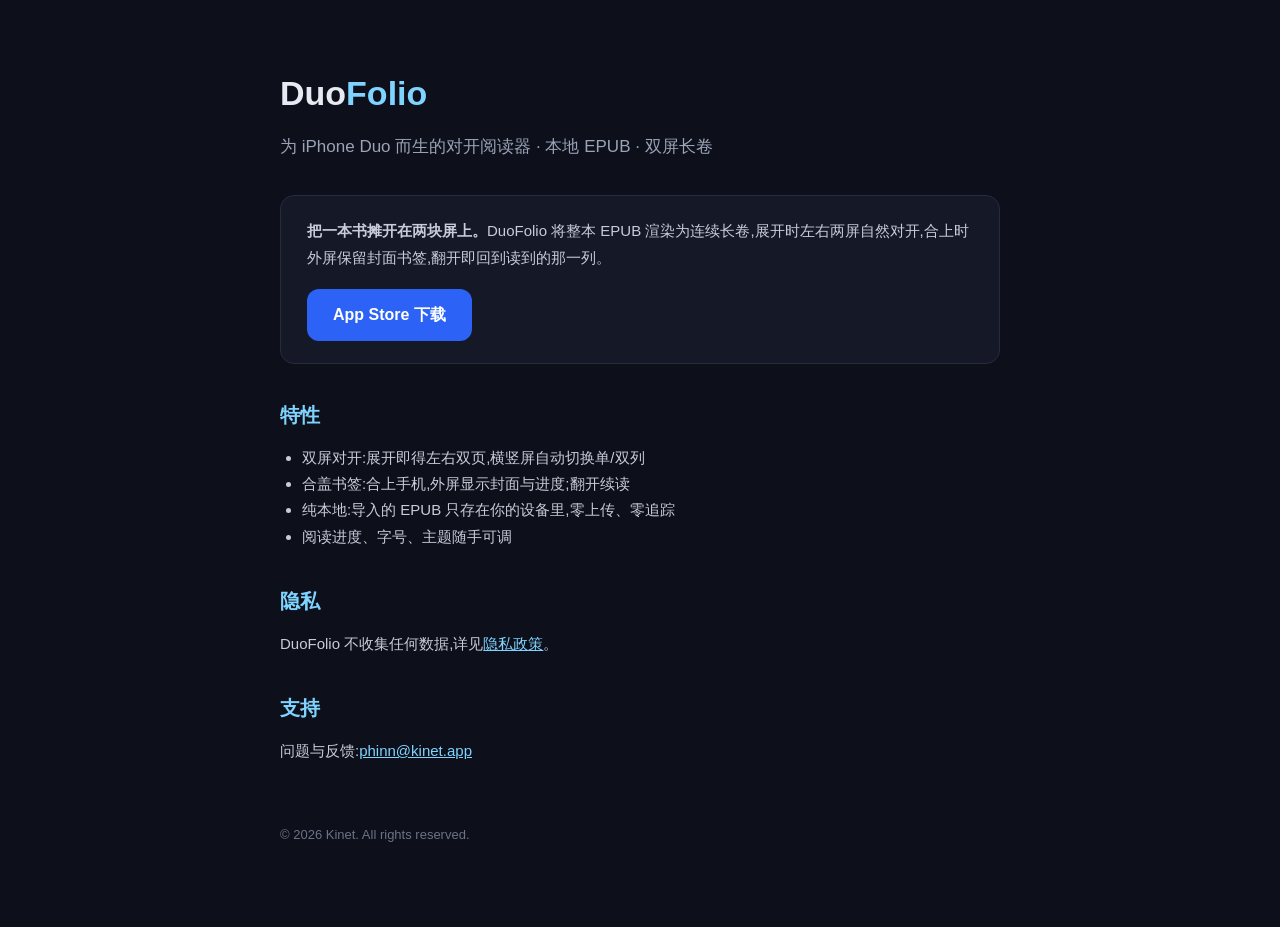
==== docs/index.html @ 49db58fc "docs: privacy/support site + release assets + date-decode fix" ====
<!DOCTYPE html>
<html lang="en">
<head>
<meta charset="UTF-8">
<meta name="viewport" content="width=device-width, initial-scale=1.0">
<title>DuoFolio — 对开阅读器 for iPhone Duo</title>
<meta name="description" content="DuoFolio:本地 EPUB 阅读器,为 iPhone Duo 双屏对开阅读而生。零上传、零追踪。">
<style>
  :root { color-scheme: light dark; }
  * { margin: 0; padding: 0; box-sizing: border-box; }
  body { font-family: -apple-system, "PingFang SC", sans-serif; background: #0d0f1a; color: #e8eaf2;
         line-height: 1.75; padding: 64px 20px 80px; }
  .wrap { max-width: 720px; margin: 0 auto; }
  h1 { font-size: 34px; } h1 span { color: #7fd4ff; }
  .sub { color: #9aa3b8; margin: 8px 0 34px; font-size: 17px; }
  h2 { font-size: 20px; margin: 34px 0 12px; color: #7fd4ff; }
  p, li { color: #c7ccdb; font-size: 15px; }
  ul { padding-left: 22px; margin: 8px 0; }
  .card { background: #151827; border: 1px solid #262b3f; border-radius: 14px; padding: 22px 26px; margin: 14px 0; }
  a.btn { display: inline-block; background: #2c63f6; color: #fff; text-decoration: none;
          border-radius: 12px; padding: 12px 26px; font-weight: 600; margin-top: 18px; }
  footer { margin-top: 60px; color: #6b7386; font-size: 13px; }
</style>
</head>
<body>
<div class="wrap">
  <h1>Duo<span>Folio</span></h1>
  <div class="sub">为 iPhone Duo 而生的对开阅读器 · 本地 EPUB · 双屏长卷</div>

  <div class="card">
    <p><strong>把一本书摊开在两块屏上。</strong>DuoFolio 将整本 EPUB 渲染为连续长卷,展开时左右两屏自然对开,合上时外屏保留封面书签,翻开即回到读到的那一列。</p>
    <a class="btn" href="https://apps.apple.com/app/id6823855712">App Store 下载</a>
  </div>

  <h2>特性</h2>
  <ul>
    <li>双屏对开:展开即得左右双页,横竖屏自动切换单/双列</li>
    <li>合盖书签:合上手机,外屏显示封面与进度;翻开续读</li>
    <li>纯本地:导入的 EPUB 只存在你的设备里,零上传、零追踪</li>
    <li>阅读进度、字号、主题随手可调</li>
  </ul>

  <h2>隐私</h2>
  <p>DuoFolio 不收集任何数据,详见<a href="privacy.html" style="color:#7fd4ff">隐私政策</a>。</p>

  <h2>支持</h2>
  <p>问题与反馈:<a href="mailto:phinn@kinet.app" style="color:#7fd4ff">phinn@kinet.app</a></p>

  <footer>© 2026 Kinet. All rights reserved.</footer>
</div>
</body>
</html>
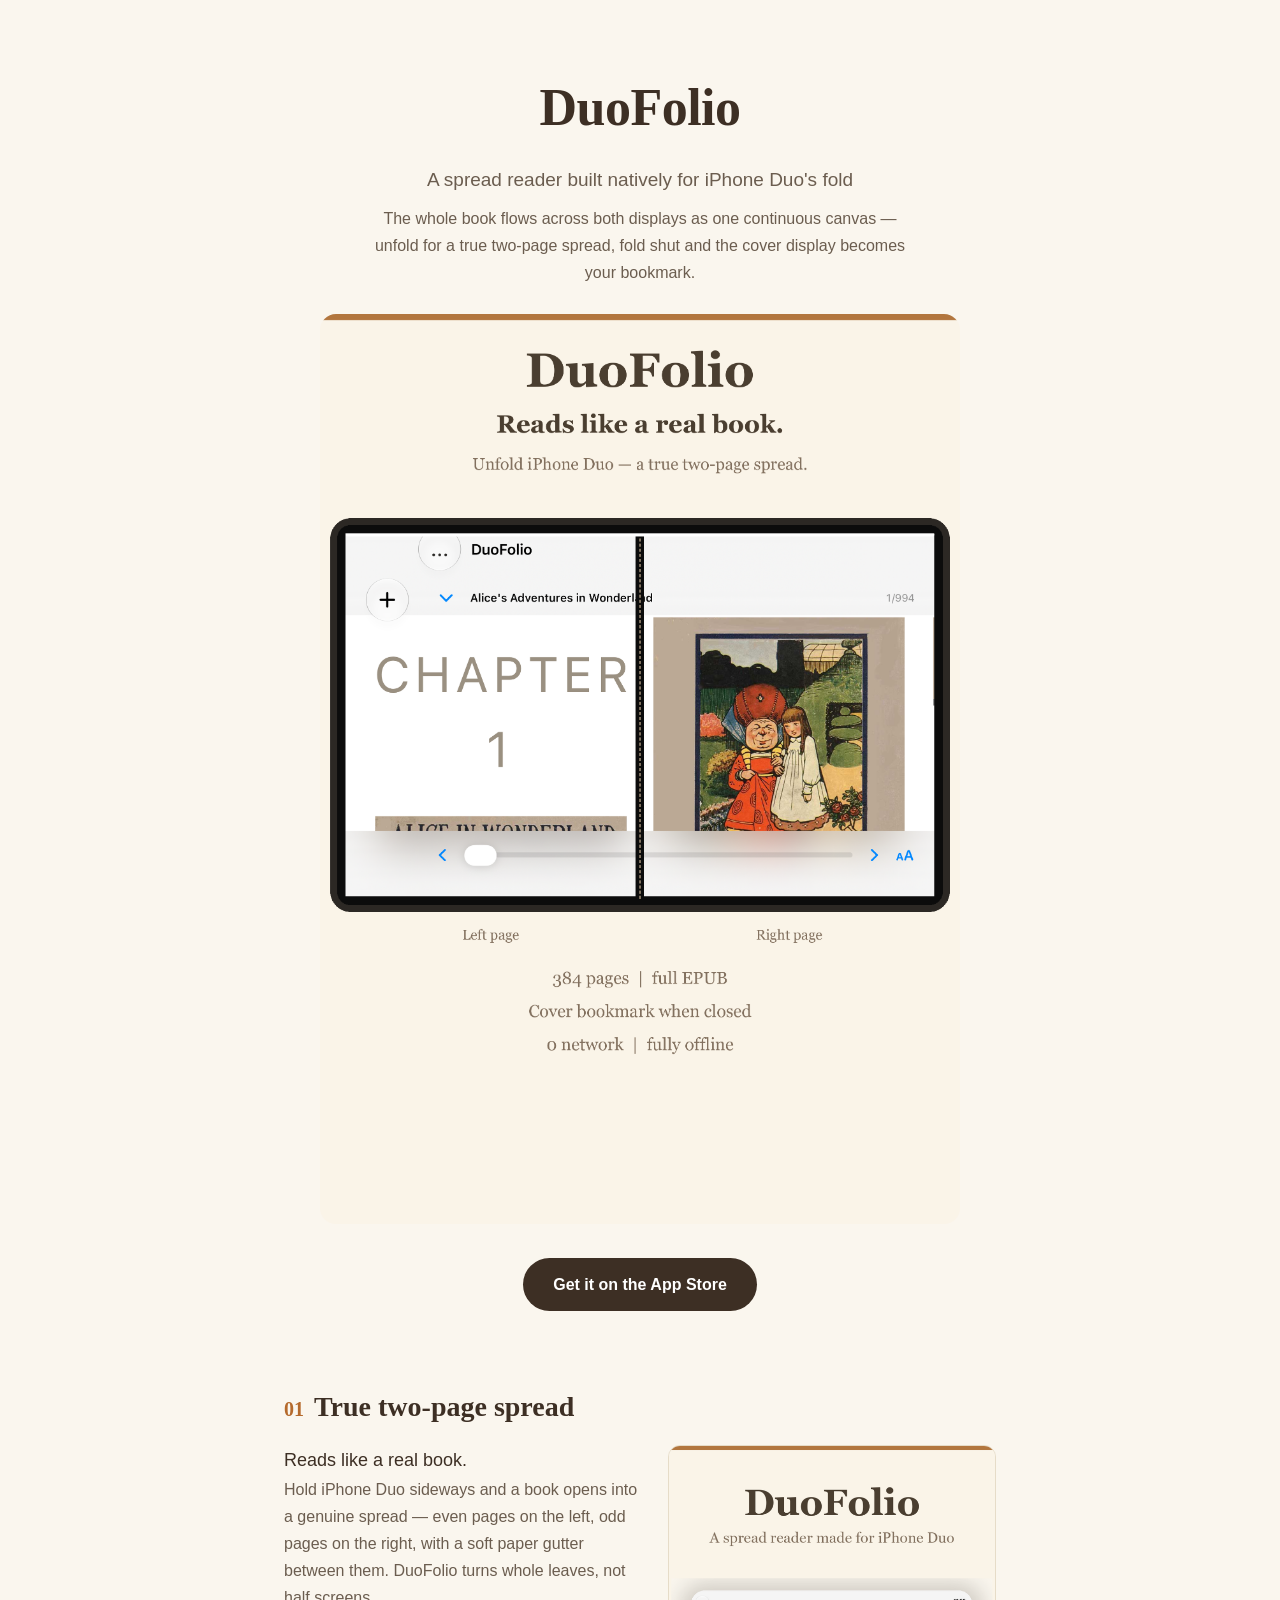
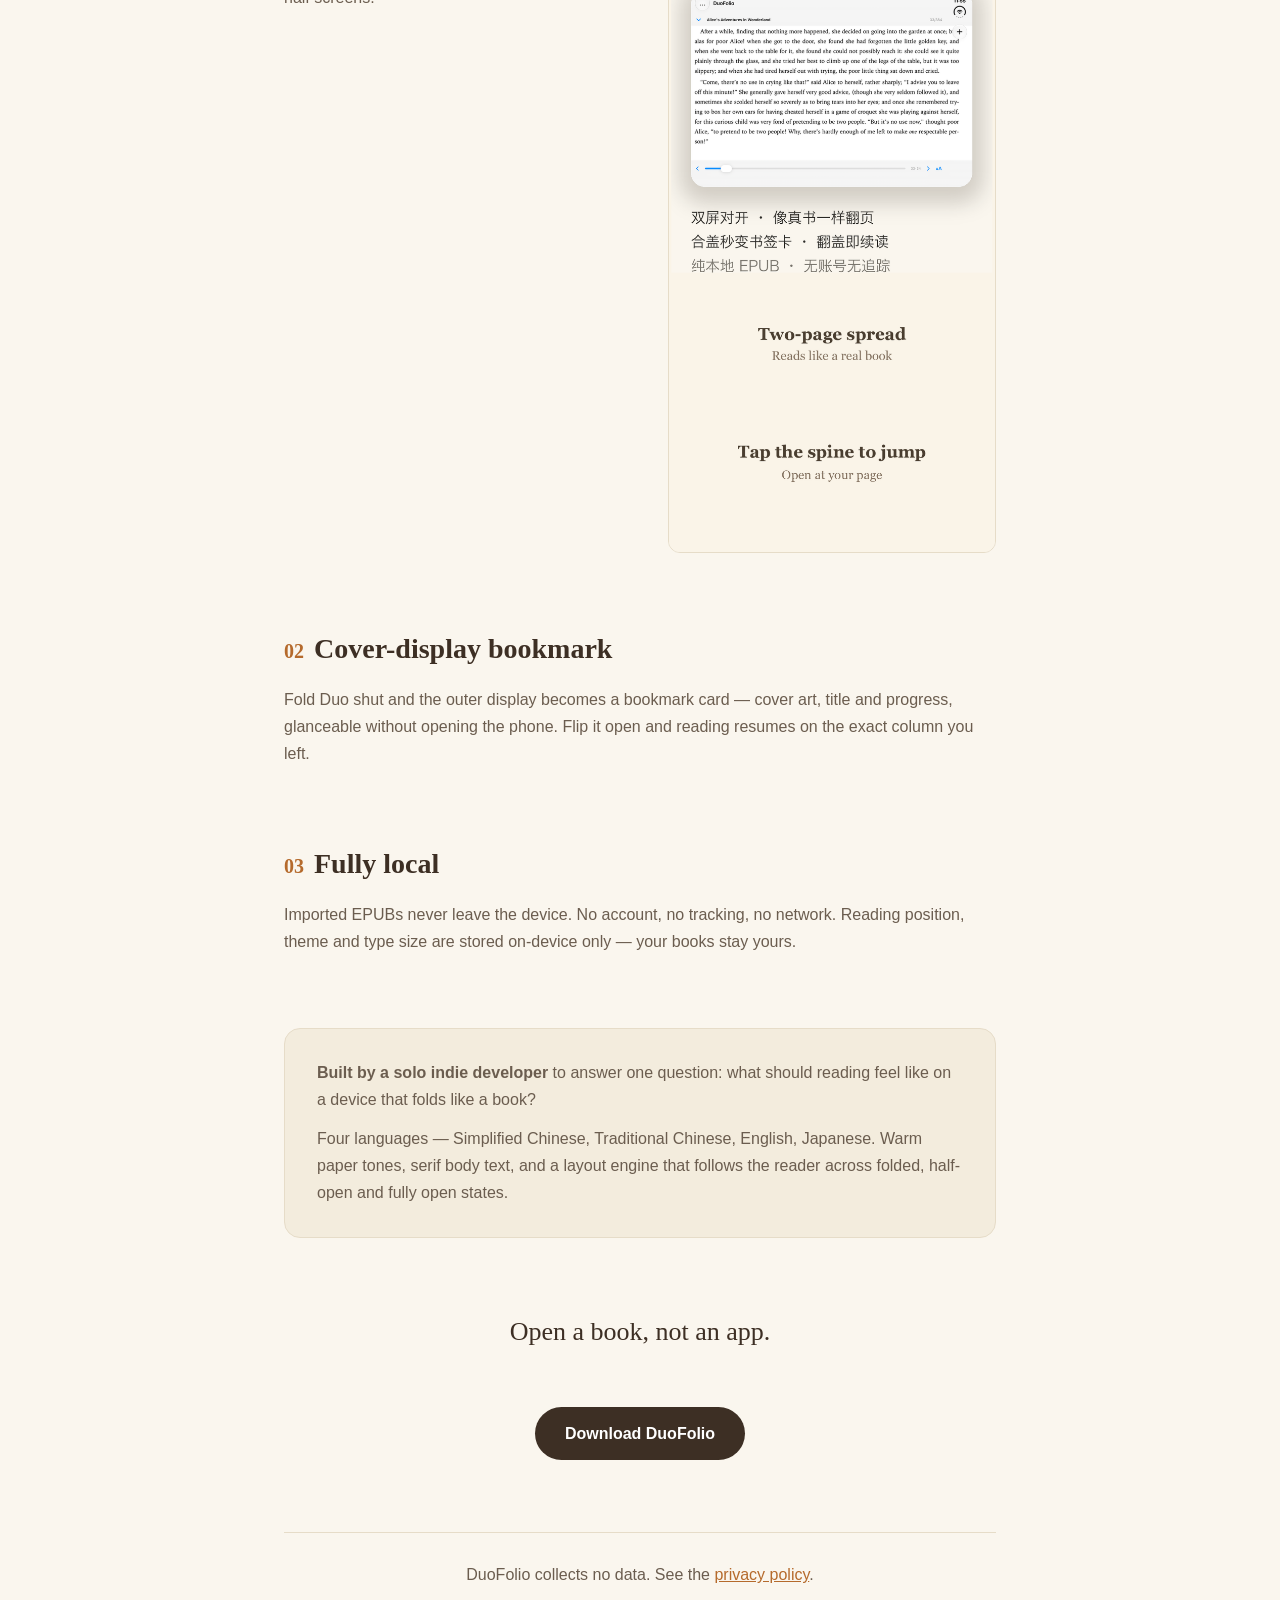
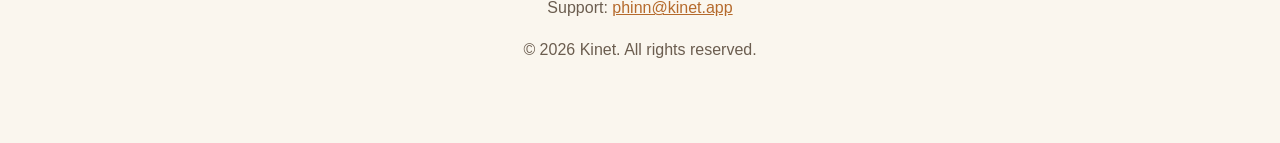
==== commit 8e4a3bbc: "docs: editorial landing page — hero spread + feature sections + screenshots" ====
--- a/docs/index.html
+++ b/docs/index.html
@@ -3,50 +3,125 @@
 <head>
 <meta charset="UTF-8">
 <meta name="viewport" content="width=device-width, initial-scale=1.0">
-<title>DuoFolio — 对开阅读器 for iPhone Duo</title>
-<meta name="description" content="DuoFolio:本地 EPUB 阅读器,为 iPhone Duo 双屏对开阅读而生。零上传、零追踪。">
+<title>DuoFolio — A Spread Reader for iPhone Duo</title>
+<meta name="description" content="DuoFolio is an EPUB reader built natively for iPhone Duo's fold: a true two-page spread, a cover-display bookmark, and fully local reading.">
 <style>
-  :root { color-scheme: light dark; }
+  :root {
+    --paper: #faf6ee;
+    --paper-2: #f3ecdd;
+    --ink: #3d2f24;
+    --ink-soft: #6b5d4f;
+    --accent: #b56a2c;
+    --line: #e6dcc8;
+  }
   * { margin: 0; padding: 0; box-sizing: border-box; }
-  body { font-family: -apple-system, "PingFang SC", sans-serif; background: #0d0f1a; color: #e8eaf2;
-         line-height: 1.75; padding: 64px 20px 80px; }
-  .wrap { max-width: 720px; margin: 0 auto; }
-  h1 { font-size: 34px; } h1 span { color: #7fd4ff; }
-  .sub { color: #9aa3b8; margin: 8px 0 34px; font-size: 17px; }
-  h2 { font-size: 20px; margin: 34px 0 12px; color: #7fd4ff; }
-  p, li { color: #c7ccdb; font-size: 15px; }
-  ul { padding-left: 22px; margin: 8px 0; }
-  .card { background: #151827; border: 1px solid #262b3f; border-radius: 14px; padding: 22px 26px; margin: 14px 0; }
-  a.btn { display: inline-block; background: #2c63f6; color: #fff; text-decoration: none;
-          border-radius: 12px; padding: 12px 26px; font-weight: 600; margin-top: 18px; }
-  footer { margin-top: 60px; color: #6b7386; font-size: 13px; }
+  body {
+    font-family: -apple-system, "SF Pro Text", "PingFang SC", sans-serif;
+    background: var(--paper);
+    color: var(--ink);
+    line-height: 1.7;
+  }
+  .serif { font-family: "Iowan Old Style", "Palatino", Georgia, serif; }
+  .wrap { max-width: 760px; margin: 0 auto; padding: 64px 24px 80px; }
+
+  .hero { text-align: center; }
+  .hero h1 { font-size: 52px; letter-spacing: -0.5px; }
+  .hero .tag { font-size: 19px; color: var(--ink-soft); margin: 12px 0 8px; }
+  .hero .lead { font-size: 16px; color: var(--ink-soft); max-width: 560px; margin: 0 auto 28px; }
+  .hero img { width: 100%; max-width: 640px; border-radius: 16px; }
+
+  .btn {
+    display: inline-block; background: var(--ink); color: #fff; text-decoration: none;
+    border-radius: 999px; padding: 13px 30px; font-weight: 600; font-size: 16px;
+    margin-top: 26px;
+  }
+  .btn:hover { background: var(--accent); }
+
+  section { margin-top: 72px; }
+  h2 { font-size: 28px; margin-bottom: 14px; }
+  h2 .num { color: var(--accent); margin-right: 10px; font-size: 20px; }
+  p { font-size: 16px; color: var(--ink-soft); }
+  .lead-p { color: var(--ink); font-size: 18px; }
+
+  .feature { display: flex; gap: 28px; align-items: flex-start; }
+  .feature .txt { flex: 1; }
+  .feature img {
+    width: 46%; border-radius: 12px; border: 1px solid var(--line);
+  }
+  @media (max-width: 640px) {
+    .feature { flex-direction: column; }
+    .feature img { width: 100%; }
+    .hero h1 { font-size: 40px; }
+  }
+
+  .story {
+    background: var(--paper-2); border: 1px solid var(--line);
+    border-radius: 16px; padding: 30px 32px;
+  }
+  .story p { font-size: 16px; }
+
+  .cta { text-align: center; margin-top: 72px; }
+  .cta .serif { font-size: 26px; }
+
+  footer {
+    margin-top: 72px; padding-top: 28px; border-top: 1px solid var(--line);
+    color: var(--ink-soft); font-size: 14px; text-align: center;
+  }
+  footer a { color: var(--accent); }
 </style>
 </head>
 <body>
 <div class="wrap">
-  <h1>Duo<span>Folio</span></h1>
-  <div class="sub">为 iPhone Duo 而生的对开阅读器 · 本地 EPUB · 双屏长卷</div>
 
-  <div class="card">
-    <p><strong>把一本书摊开在两块屏上。</strong>DuoFolio 将整本 EPUB 渲染为连续长卷,展开时左右两屏自然对开,合上时外屏保留封面书签,翻开即回到读到的那一列。</p>
-    <a class="btn" href="https://apps.apple.com/app/id6823855712">App Store 下载</a>
+  <div class="hero">
+    <h1 class="serif">DuoFolio</h1>
+    <div class="tag">A spread reader built natively for iPhone Duo's fold</div>
+    <p class="lead">The whole book flows across both displays as one continuous canvas — unfold for a true two-page spread, fold shut and the cover display becomes your bookmark.</p>
+    <img src="screenshots/hero-spread.png" alt="DuoFolio on iPhone Duo: a book opened into a true two-page spread">
+    <br>
+    <a class="btn" href="https://apps.apple.com/app/id6823855712">Get it on the App Store</a>
   </div>
 
-  <h2>特性</h2>
-  <ul>
-    <li>双屏对开:展开即得左右双页,横竖屏自动切换单/双列</li>
-    <li>合盖书签:合上手机,外屏显示封面与进度;翻开续读</li>
-    <li>纯本地:导入的 EPUB 只存在你的设备里,零上传、零追踪</li>
-    <li>阅读进度、字号、主题随手可调</li>
-  </ul>
+  <section>
+    <h2 class="serif"><span class="num">01</span>True two-page spread</h2>
+    <div class="feature">
+      <div class="txt">
+        <p class="lead-p">Reads like a real book.</p>
+        <p>Hold iPhone Duo sideways and a book opens into a genuine spread — even pages on the left, odd pages on the right, with a soft paper gutter between them. DuoFolio turns whole leaves, not half screens.</p>
+      </div>
+      <img src="screenshots/reading.png" alt="DuoFolio reading view on iPhone Duo">
+    </div>
+  </section>
 
-  <h2>隐私</h2>
-  <p>DuoFolio 不收集任何数据,详见<a href="privacy.html" style="color:#7fd4ff">隐私政策</a>。</p>
+  <section>
+    <h2 class="serif"><span class="num">02</span>Cover-display bookmark</h2>
+    <p>Fold Duo shut and the outer display becomes a bookmark card — cover art, title and progress, glanceable without opening the phone. Flip it open and reading resumes on the exact column you left.</p>
+  </section>
 
-  <h2>支持</h2>
-  <p>问题与反馈:<a href="mailto:phinn@kinet.app" style="color:#7fd4ff">phinn@kinet.app</a></p>
+  <section>
+    <h2 class="serif"><span class="num">03</span>Fully local</h2>
+    <p>Imported EPUBs never leave the device. No account, no tracking, no network. Reading position, theme and type size are stored on-device only — your books stay yours.</p>
+  </section>
 
-  <footer>© 2026 Kinet. All rights reserved.</footer>
+  <section>
+    <div class="story">
+      <p><strong>Built by a solo indie developer</strong> to answer one question: what should reading feel like on a device that folds like a book?</p>
+      <p style="margin-top:12px">Four languages — Simplified Chinese, Traditional Chinese, English, Japanese. Warm paper tones, serif body text, and a layout engine that follows the reader across folded, half-open and fully open states.</p>
+    </div>
+  </section>
+
+  <div class="cta">
+    <div class="serif">Open a book, not an app.</div>
+    <br>
+    <a class="btn" href="https://apps.apple.com/app/id6823855712">Download DuoFolio</a>
+  </div>
+
+  <footer>
+    <p>DuoFolio collects no data. See the <a href="privacy.html">privacy policy</a>.</p>
+    <p style="margin-top:6px">Support: <a href="mailto:phinn@kinet.app">phinn@kinet.app</a></p>
+    <p style="margin-top:14px">© 2026 Kinet. All rights reserved.</p>
+  </footer>
+
 </div>
 </body>
 </html>
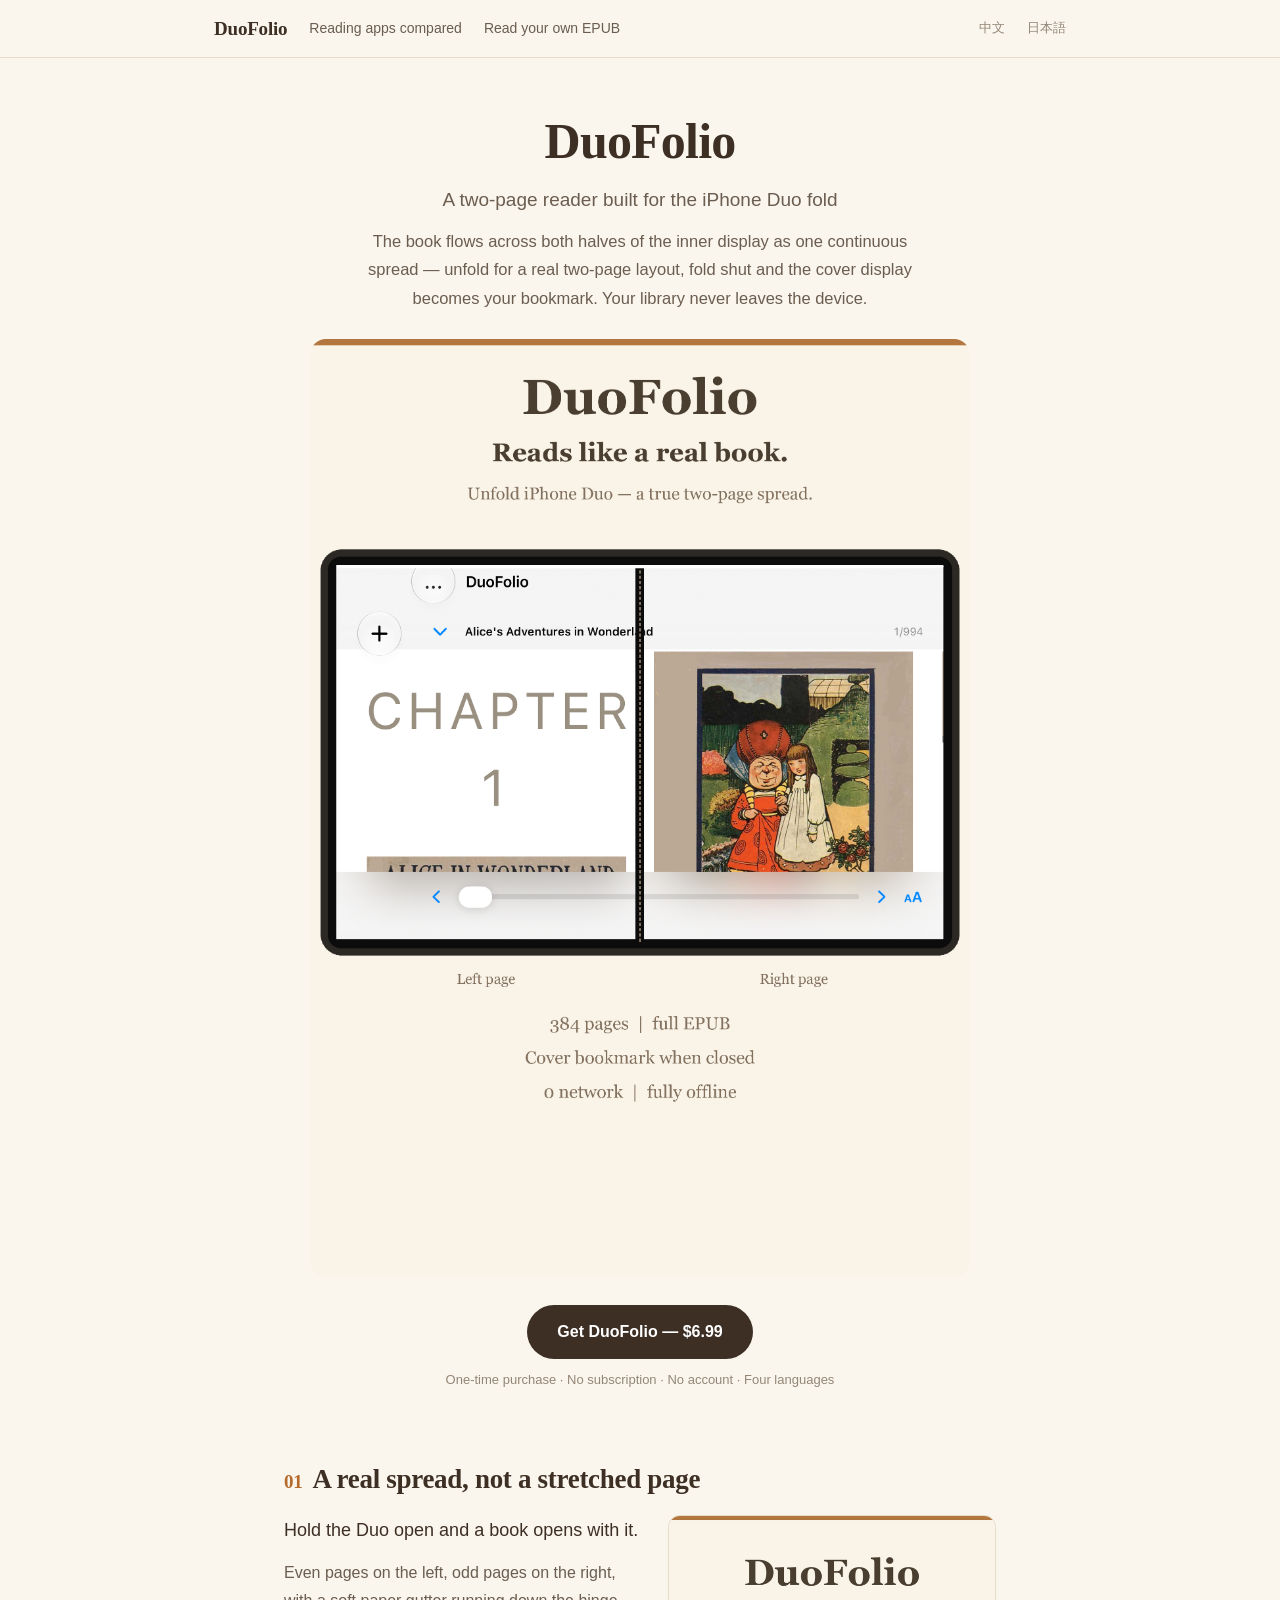
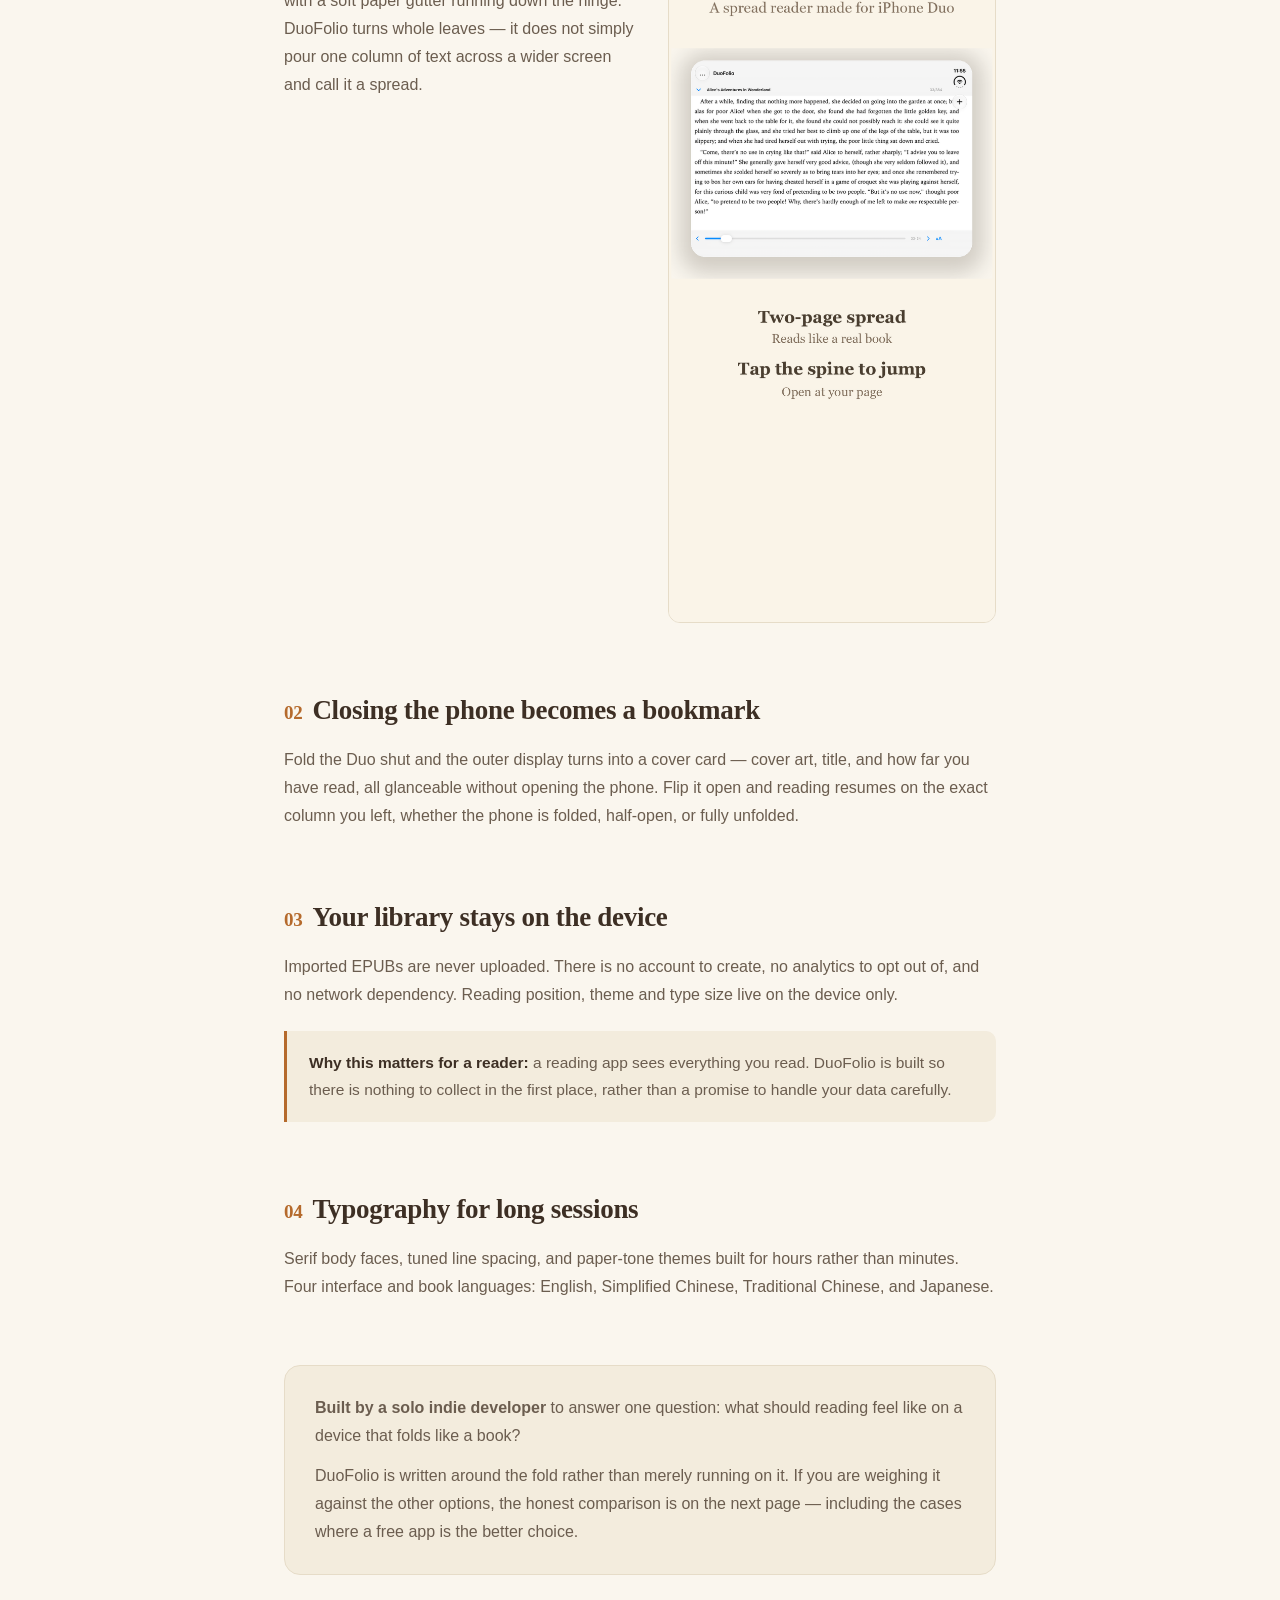
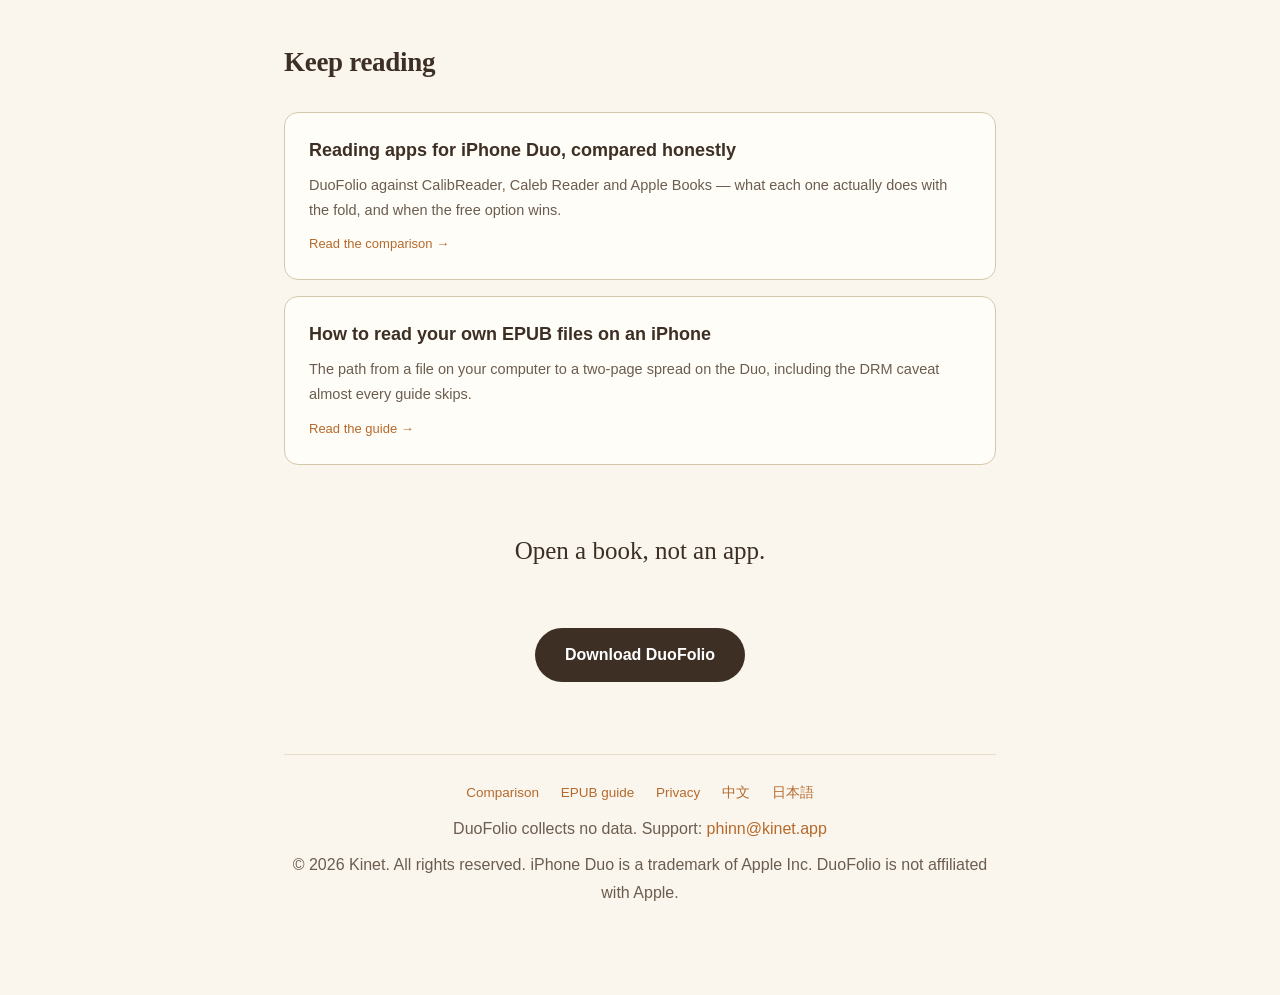
==== commit e43923f5: "site: turn the landing page into a three-language resource for iPhone Duo reading - add honest reade" ====
--- a/docs/index.html
+++ b/docs/index.html
@@ -3,123 +3,198 @@
 <head>
 <meta charset="UTF-8">
 <meta name="viewport" content="width=device-width, initial-scale=1.0">
-<title>DuoFolio — A Spread Reader for iPhone Duo</title>
-<meta name="description" content="DuoFolio is an EPUB reader built natively for iPhone Duo's fold: a true two-page spread, a cover-display bookmark, and fully local reading.">
-<style>
-  :root {
-    --paper: #faf6ee;
-    --paper-2: #f3ecdd;
-    --ink: #3d2f24;
-    --ink-soft: #6b5d4f;
-    --accent: #b56a2c;
-    --line: #e6dcc8;
-  }
-  * { margin: 0; padding: 0; box-sizing: border-box; }
-  body {
-    font-family: -apple-system, "SF Pro Text", "PingFang SC", sans-serif;
-    background: var(--paper);
-    color: var(--ink);
-    line-height: 1.7;
-  }
-  .serif { font-family: "Iowan Old Style", "Palatino", Georgia, serif; }
-  .wrap { max-width: 760px; margin: 0 auto; padding: 64px 24px 80px; }
-
-  .hero { text-align: center; }
-  .hero h1 { font-size: 52px; letter-spacing: -0.5px; }
-  .hero .tag { font-size: 19px; color: var(--ink-soft); margin: 12px 0 8px; }
-  .hero .lead { font-size: 16px; color: var(--ink-soft); max-width: 560px; margin: 0 auto 28px; }
-  .hero img { width: 100%; max-width: 640px; border-radius: 16px; }
-
-  .btn {
-    display: inline-block; background: var(--ink); color: #fff; text-decoration: none;
-    border-radius: 999px; padding: 13px 30px; font-weight: 600; font-size: 16px;
-    margin-top: 26px;
-  }
-  .btn:hover { background: var(--accent); }
-
-  section { margin-top: 72px; }
-  h2 { font-size: 28px; margin-bottom: 14px; }
-  h2 .num { color: var(--accent); margin-right: 10px; font-size: 20px; }
-  p { font-size: 16px; color: var(--ink-soft); }
-  .lead-p { color: var(--ink); font-size: 18px; }
-
-  .feature { display: flex; gap: 28px; align-items: flex-start; }
-  .feature .txt { flex: 1; }
-  .feature img {
-    width: 46%; border-radius: 12px; border: 1px solid var(--line);
-  }
-  @media (max-width: 640px) {
-    .feature { flex-direction: column; }
-    .feature img { width: 100%; }
-    .hero h1 { font-size: 40px; }
-  }
-
-  .story {
-    background: var(--paper-2); border: 1px solid var(--line);
-    border-radius: 16px; padding: 30px 32px;
-  }
-  .story p { font-size: 16px; }
-
-  .cta { text-align: center; margin-top: 72px; }
-  .cta .serif { font-size: 26px; }
-
-  footer {
-    margin-top: 72px; padding-top: 28px; border-top: 1px solid var(--line);
-    color: var(--ink-soft); font-size: 14px; text-align: center;
-  }
-  footer a { color: var(--accent); }
-</style>
+<title>DuoFolio — Two-page EPUB reader built for iPhone Duo</title>
+<meta name="description" content="DuoFolio is an EPUB and PDF reader built natively for iPhone Duo's fold: a true two-page spread, a cover-display bookmark, and reading that never leaves your device. English, 简体中文, 繁體中文, 日本語.">
+<link rel="canonical" href="https://phinn.github.io/DuoFolio/">
+<link rel="alternate" hreflang="en" href="https://phinn.github.io/DuoFolio/">
+<link rel="alternate" hreflang="zh-Hans" href="https://phinn.github.io/DuoFolio/zh/">
+<link rel="alternate" hreflang="ja" href="https://phinn.github.io/DuoFolio/ja/">
+<link rel="alternate" hreflang="x-default" href="https://phinn.github.io/DuoFolio/">
+
+<meta property="og:type" content="website">
+<meta property="og:site_name" content="DuoFolio">
+<meta property="og:title" content="DuoFolio — A two-page reader for iPhone Duo">
+<meta property="og:description" content="Unfold for a real book spread. Fold shut and the cover display becomes your bookmark. Your EPUBs never leave the device.">
+<meta property="og:image" content="https://phinn.github.io/DuoFolio/screenshots/hero-spread.png">
+<meta property="og:url" content="https://phinn.github.io/DuoFolio/">
+<meta name="twitter:card" content="summary_large_image">
+<meta name="twitter:title" content="DuoFolio — A two-page reader for iPhone Duo">
+<meta name="twitter:description" content="Unfold for a real book spread. Fold shut and the cover display becomes your bookmark.">
+<meta name="twitter:image" content="https://phinn.github.io/DuoFolio/screenshots/hero-spread.png">
+
+<link rel="stylesheet" href="assets/site.css">
+<script type="application/ld+json">
+{
+  "@context": "https://schema.org",
+  "@type": "SoftwareApplication",
+  "name": "DuoFolio",
+  "alternateName": "DuoFolio 对开阅读器",
+  "applicationCategory": "BookApplication",
+  "applicationSubCategory": "EPUB Reader",
+  "operatingSystem": "iOS 26 or later",
+  "url": "https://phinn.github.io/DuoFolio/",
+  "downloadUrl": "https://apps.apple.com/app/id6823855712",
+  "installUrl": "https://apps.apple.com/app/id6823855712",
+  "description": "An EPUB and PDF reader designed for the iPhone Duo fold: a true two-page spread across the inner display, a cover-display bookmark card when folded shut, and fully on-device reading with no account and no tracking.",
+  "image": "https://phinn.github.io/DuoFolio/screenshots/hero-spread.png",
+  "screenshot": [
+    "https://phinn.github.io/DuoFolio/screenshots/hero-spread.png",
+    "https://phinn.github.io/DuoFolio/screenshots/reading.png"
+  ],
+  "offers": {
+    "@type": "Offer",
+    "price": "6.99",
+    "priceCurrency": "USD",
+    "availability": "https://schema.org/InStock",
+    "url": "https://apps.apple.com/app/id6823855712"
+  },
+  "featureList": [
+    "True two-page spread reading",
+    "Cover-display bookmark when folded",
+    "Fully local EPUB library, no account, no upload",
+    "Refined serif typography with paper-tone themes",
+    "Column-accurate position memory across fold states",
+    "English, Simplified Chinese, Traditional Chinese, Japanese"
+  ],
+  "inLanguage": ["en", "zh-Hans", "zh-Hant", "ja"],
+  "author": { "@type": "Organization", "name": "Kinet", "url": "https://phinn.github.io/" },
+  "publisher": { "@type": "Organization", "name": "Kinet" }
+}
+</script>
+<script type="application/ld+json">
+{
+  "@context": "https://schema.org",
+  "@type": "FAQPage",
+  "mainEntity": [
+    {
+      "@type": "Question",
+      "name": "Is DuoFolio free?",
+      "acceptedAnswer": {
+        "@type": "Answer",
+        "text": "DuoFolio is a one-time paid app at $6.99 on the App Store. There is no subscription, no account, and no in-app purchase — the whole reader is unlocked at purchase."
+      }
+    },
+    {
+      "@type": "Question",
+      "name": "Does DuoFolio work on a normal iPhone?",
+      "acceptedAnswer": {
+        "@type": "Answer",
+        "text": "It runs, but it is designed around the fold. The two-page spread and the cover-display bookmark only make sense on a device that opens like a book, so a foldable is where it is meant to be used."
+      }
+    },
+    {
+      "@type": "Question",
+      "name": "What file formats does DuoFolio read?",
+      "acceptedAnswer": {
+        "@type": "Answer",
+        "text": "EPUB is the primary format. PDF is also supported. Books are imported from Files or any share sheet, and they stay in the app's own library on the device."
+      }
+    },
+    {
+      "@type": "Question",
+      "name": "Do my books get uploaded anywhere?",
+      "acceptedAnswer": {
+        "@type": "Answer",
+        "text": "No. DuoFolio has no account system, no server, and no analytics. Imported files, reading position, theme and type size are stored only on the device."
+      }
+    }
+  ]
+}
+</script>
 </head>
 <body>
+
+<nav class="nav">
+  <div class="nav-in">
+    <a class="brand" href="./">DuoFolio</a>
+    <a class="link" href="reading-apps.html">Reading apps compared</a>
+    <a class="link hide-sm" href="how-to-read-epub.html">Read your own EPUB</a>
+    <span class="spacer"></span>
+    <a class="lang" href="zh/">中文</a>
+    <a class="lang" href="ja/">日本語</a>
+  </div>
+</nav>
+
 <div class="wrap">
 
   <div class="hero">
     <h1 class="serif">DuoFolio</h1>
-    <div class="tag">A spread reader built natively for iPhone Duo's fold</div>
-    <p class="lead">The whole book flows across both displays as one continuous canvas — unfold for a true two-page spread, fold shut and the cover display becomes your bookmark.</p>
-    <img src="screenshots/hero-spread.png" alt="DuoFolio on iPhone Duo: a book opened into a true two-page spread">
+    <div class="tag">A two-page reader built for the iPhone Duo fold</div>
+    <p class="lead">The book flows across both halves of the inner display as one continuous spread — unfold for a real two-page layout, fold shut and the cover display becomes your bookmark. Your library never leaves the device.</p>
+    <img src="screenshots/hero-spread.png" alt="DuoFolio on iPhone Duo showing a book opened into a true two-page spread with a paper gutter">
     <br>
-    <a class="btn" href="https://apps.apple.com/app/id6823855712">Get it on the App Store</a>
+    <a class="btn" href="https://apps.apple.com/app/id6823855712">Get DuoFolio — $6.99</a>
+    <div class="btn-note">One-time purchase · No subscription · No account · Four languages</div>
   </div>
 
   <section>
-    <h2 class="serif"><span class="num">01</span>True two-page spread</h2>
+    <h2 class="serif"><span class="num">01</span>A real spread, not a stretched page</h2>
     <div class="feature">
       <div class="txt">
-        <p class="lead-p">Reads like a real book.</p>
-        <p>Hold iPhone Duo sideways and a book opens into a genuine spread — even pages on the left, odd pages on the right, with a soft paper gutter between them. DuoFolio turns whole leaves, not half screens.</p>
+        <p class="lead-p">Hold the Duo open and a book opens with it.</p>
+        <p>Even pages on the left, odd pages on the right, with a soft paper gutter running down the hinge. DuoFolio turns whole leaves — it does not simply pour one column of text across a wider screen and call it a spread.</p>
       </div>
-      <img src="screenshots/reading.png" alt="DuoFolio reading view on iPhone Duo">
-    </div>
-  </section>
-
-  <section>
-    <h2 class="serif"><span class="num">02</span>Cover-display bookmark</h2>
-    <p>Fold Duo shut and the outer display becomes a bookmark card — cover art, title and progress, glanceable without opening the phone. Flip it open and reading resumes on the exact column you left.</p>
-  </section>
-
-  <section>
-    <h2 class="serif"><span class="num">03</span>Fully local</h2>
-    <p>Imported EPUBs never leave the device. No account, no tracking, no network. Reading position, theme and type size are stored on-device only — your books stay yours.</p>
+      <img src="screenshots/reading.png" alt="DuoFolio reading view on the iPhone Duo inner display">
+    </div>
+  </section>
+
+  <section>
+    <h2 class="serif"><span class="num">02</span>Closing the phone becomes a bookmark</h2>
+    <p>Fold the Duo shut and the outer display turns into a cover card — cover art, title, and how far you have read, all glanceable without opening the phone. Flip it open and reading resumes on the exact column you left, whether the phone is folded, half-open, or fully unfolded.</p>
+  </section>
+
+  <section>
+    <h2 class="serif"><span class="num">03</span>Your library stays on the device</h2>
+    <p>Imported EPUBs are never uploaded. There is no account to create, no analytics to opt out of, and no network dependency. Reading position, theme and type size live on the device only.</p>
+    <div class="callout">
+      <p><strong>Why this matters for a reader:</strong> a reading app sees everything you read. DuoFolio is built so there is nothing to collect in the first place, rather than a promise to handle your data carefully.</p>
+    </div>
+  </section>
+
+  <section>
+    <h2 class="serif"><span class="num">04</span>Typography for long sessions</h2>
+    <p>Serif body faces, tuned line spacing, and paper-tone themes built for hours rather than minutes. Four interface and book languages: English, Simplified Chinese, Traditional Chinese, and Japanese.</p>
   </section>
 
   <section>
     <div class="story">
       <p><strong>Built by a solo indie developer</strong> to answer one question: what should reading feel like on a device that folds like a book?</p>
-      <p style="margin-top:12px">Four languages — Simplified Chinese, Traditional Chinese, English, Japanese. Warm paper tones, serif body text, and a layout engine that follows the reader across folded, half-open and fully open states.</p>
+      <p style="margin-top:12px">DuoFolio is written around the fold rather than merely running on it. If you are weighing it against the other options, the honest comparison is on the next page — including the cases where a free app is the better choice.</p>
+    </div>
+  </section>
+
+  <section>
+    <h2 class="serif">Keep reading</h2>
+    <div class="cards">
+      <a class="card" href="reading-apps.html">
+        <h3>Reading apps for iPhone Duo, compared honestly</h3>
+        <p>DuoFolio against CalibReader, Caleb Reader and Apple Books — what each one actually does with the fold, and when the free option wins.</p>
+        <span class="more">Read the comparison →</span>
+      </a>
+      <a class="card" href="how-to-read-epub.html">
+        <h3>How to read your own EPUB files on an iPhone</h3>
+        <p>The path from a file on your computer to a two-page spread on the Duo, including the DRM caveat almost every guide skips.</p>
+        <span class="more">Read the guide →</span>
+      </a>
     </div>
   </section>
 
   <div class="cta">
     <div class="serif">Open a book, not an app.</div>
-    <br>
+    <br><br>
     <a class="btn" href="https://apps.apple.com/app/id6823855712">Download DuoFolio</a>
   </div>
 
   <footer>
-    <p>DuoFolio collects no data. See the <a href="privacy.html">privacy policy</a>.</p>
-    <p style="margin-top:6px">Support: <a href="mailto:phinn@kinet.app">phinn@kinet.app</a></p>
-    <p style="margin-top:14px">© 2026 Kinet. All rights reserved.</p>
+    <div class="links">
+      <a href="reading-apps.html">Comparison</a>
+      <a href="how-to-read-epub.html">EPUB guide</a>
+      <a href="privacy.html">Privacy</a>
+      <a href="zh/">中文</a>
+      <a href="ja/">日本語</a>
+    </div>
+    <p>DuoFolio collects no data. Support: <a href="mailto:phinn@kinet.app">phinn@kinet.app</a></p>
+    <p style="margin-top:8px">© 2026 Kinet. All rights reserved. iPhone Duo is a trademark of Apple Inc. DuoFolio is not affiliated with Apple.</p>
   </footer>
 
 </div>
--- a/docs/assets/site.css
+++ b/docs/assets/site.css
@@ -0,0 +1,147 @@
+/* DuoFolio site — shared stylesheet */
+:root {
+  --paper: #faf6ee;
+  --paper-2: #f3ecdd;
+  --paper-3: #ece2ce;
+  --ink: #3d2f24;
+  --ink-soft: #6b5d4f;
+  --ink-faint: #948676;
+  --accent: #b56a2c;
+  --accent-soft: #d99a5e;
+  --line: #e6dcc8;
+  --line-strong: #d5c7ac;
+}
+* { margin: 0; padding: 0; box-sizing: border-box; }
+html { scroll-behavior: smooth; }
+body {
+  font-family: -apple-system, "SF Pro Text", "PingFang SC", "Hiragino Sans", sans-serif;
+  background: var(--paper);
+  color: var(--ink);
+  line-height: 1.75;
+  -webkit-font-smoothing: antialiased;
+}
+.serif { font-family: "Iowan Old Style", "Palatino", Georgia, "Songti SC", serif; }
+a { color: var(--accent); }
+
+/* nav */
+.nav {
+  position: sticky; top: 0; z-index: 50;
+  background: rgba(250, 246, 238, 0.92);
+  backdrop-filter: saturate(180%) blur(12px);
+  border-bottom: 1px solid var(--line);
+}
+.nav-in {
+  max-width: 900px; margin: 0 auto; padding: 12px 24px;
+  display: flex; align-items: center; gap: 22px;
+}
+.nav .brand {
+  font-family: "Iowan Old Style", Georgia, serif;
+  font-size: 19px; font-weight: 600; color: var(--ink); text-decoration: none;
+  letter-spacing: -0.2px;
+}
+.nav a.link {
+  font-size: 14px; color: var(--ink-soft); text-decoration: none; white-space: nowrap;
+}
+.nav a.link:hover { color: var(--accent); }
+.nav .spacer { flex: 1; }
+.nav .lang { font-size: 13px; color: var(--ink-faint); text-decoration: none; }
+
+/* layout */
+.wrap { max-width: 760px; margin: 0 auto; padding: 56px 24px 88px; }
+.wrap-wide { max-width: 960px; margin: 0 auto; padding: 56px 24px 88px; }
+
+/* hero */
+.hero { text-align: center; }
+.hero h1 { font-size: 50px; letter-spacing: -0.8px; line-height: 1.1; }
+.hero .tag { font-size: 19px; color: var(--ink-soft); margin: 14px 0 10px; }
+.hero .lead { font-size: 16.5px; color: var(--ink-soft); max-width: 580px; margin: 0 auto 26px; }
+.hero img { width: 100%; max-width: 660px; border-radius: 16px; display: block; margin: 0 auto; }
+
+/* buttons */
+.btn {
+  display: inline-block; background: var(--ink); color: #fff; text-decoration: none;
+  border-radius: 999px; padding: 13px 30px; font-weight: 600; font-size: 16px;
+  transition: background .18s ease;
+}
+.btn:hover { background: var(--accent); }
+.btn-note { font-size: 13px; color: var(--ink-faint); margin-top: 10px; }
+
+/* sections */
+section { margin-top: 64px; }
+h2 { font-size: 27px; margin-bottom: 12px; letter-spacing: -0.3px; }
+h2 .num { color: var(--accent); margin-right: 10px; font-size: 19px; }
+h3 { font-size: 19px; margin: 30px 0 8px; }
+p { font-size: 16px; color: var(--ink-soft); }
+p + p { margin-top: 12px; }
+.lead-p { color: var(--ink); font-size: 18px; }
+ul, ol { margin: 12px 0 0 22px; color: var(--ink-soft); font-size: 16px; }
+li { margin-bottom: 7px; }
+li strong { color: var(--ink); }
+
+.feature { display: flex; gap: 28px; align-items: flex-start; }
+.feature .txt { flex: 1; }
+.feature img { width: 46%; border-radius: 12px; border: 1px solid var(--line); }
+
+.story {
+  background: var(--paper-2); border: 1px solid var(--line);
+  border-radius: 16px; padding: 28px 30px;
+}
+.story p { font-size: 16px; }
+
+.callout {
+  border-left: 3px solid var(--accent);
+  background: var(--paper-2);
+  padding: 18px 22px; border-radius: 0 10px 10px 0;
+  margin-top: 22px;
+}
+.callout p { font-size: 15.5px; }
+.callout strong { color: var(--ink); }
+
+/* table */
+.table-wrap { overflow-x: auto; margin-top: 22px; border: 1px solid var(--line-strong); border-radius: 12px; }
+table { width: 100%; border-collapse: collapse; font-size: 14.5px; background: #fffdf8; }
+th, td { padding: 12px 14px; text-align: left; border-bottom: 1px solid var(--line); vertical-align: top; }
+th { background: var(--paper-2); font-size: 13px; text-transform: uppercase; letter-spacing: .04em; color: var(--ink-soft); font-weight: 600; }
+tr:last-child td { border-bottom: none; }
+td strong { color: var(--ink); }
+.yes { color: #2f7d4f; font-weight: 600; }
+.no { color: #a8503f; font-weight: 600; }
+
+/* pills */
+.pill { display: inline-block; font-size: 12px; padding: 2px 9px; border-radius: 999px; background: var(--paper-3); color: var(--ink-soft); margin-left: 6px; }
+.pill.own { background: #f0dcc4; color: #8a4f1c; font-weight: 600; }
+
+/* cta */
+.cta { text-align: center; margin-top: 64px; }
+.cta .serif { font-size: 25px; }
+
+/* index list */
+.cards { display: grid; gap: 16px; margin-top: 26px; }
+.card {
+  display: block; text-decoration: none; color: inherit;
+  border: 1px solid var(--line-strong); border-radius: 14px;
+  padding: 22px 24px; background: #fffdf8;
+  transition: border-color .18s ease, transform .18s ease;
+}
+.card:hover { border-color: var(--accent-soft); transform: translateY(-1px); }
+.card h3 { margin: 0 0 6px; font-size: 18px; color: var(--ink); }
+.card p { font-size: 14.5px; margin: 0; }
+.card .more { font-size: 13px; color: var(--accent); margin-top: 10px; display: inline-block; }
+
+/* footer */
+footer {
+  margin-top: 72px; padding-top: 26px; border-top: 1px solid var(--line);
+  color: var(--ink-soft); font-size: 13.5px; text-align: center;
+}
+footer a { color: var(--accent); text-decoration: none; }
+footer .links { margin-bottom: 10px; }
+footer .links a { margin: 0 9px; }
+
+@media (max-width: 640px) {
+  .feature { flex-direction: column; }
+  .feature img { width: 100%; }
+  .hero h1 { font-size: 38px; }
+  .wrap, .wrap-wide { padding: 40px 20px 64px; }
+  .nav-in { gap: 14px; padding: 10px 18px; }
+  .nav a.link.hide-sm { display: none; }
+}
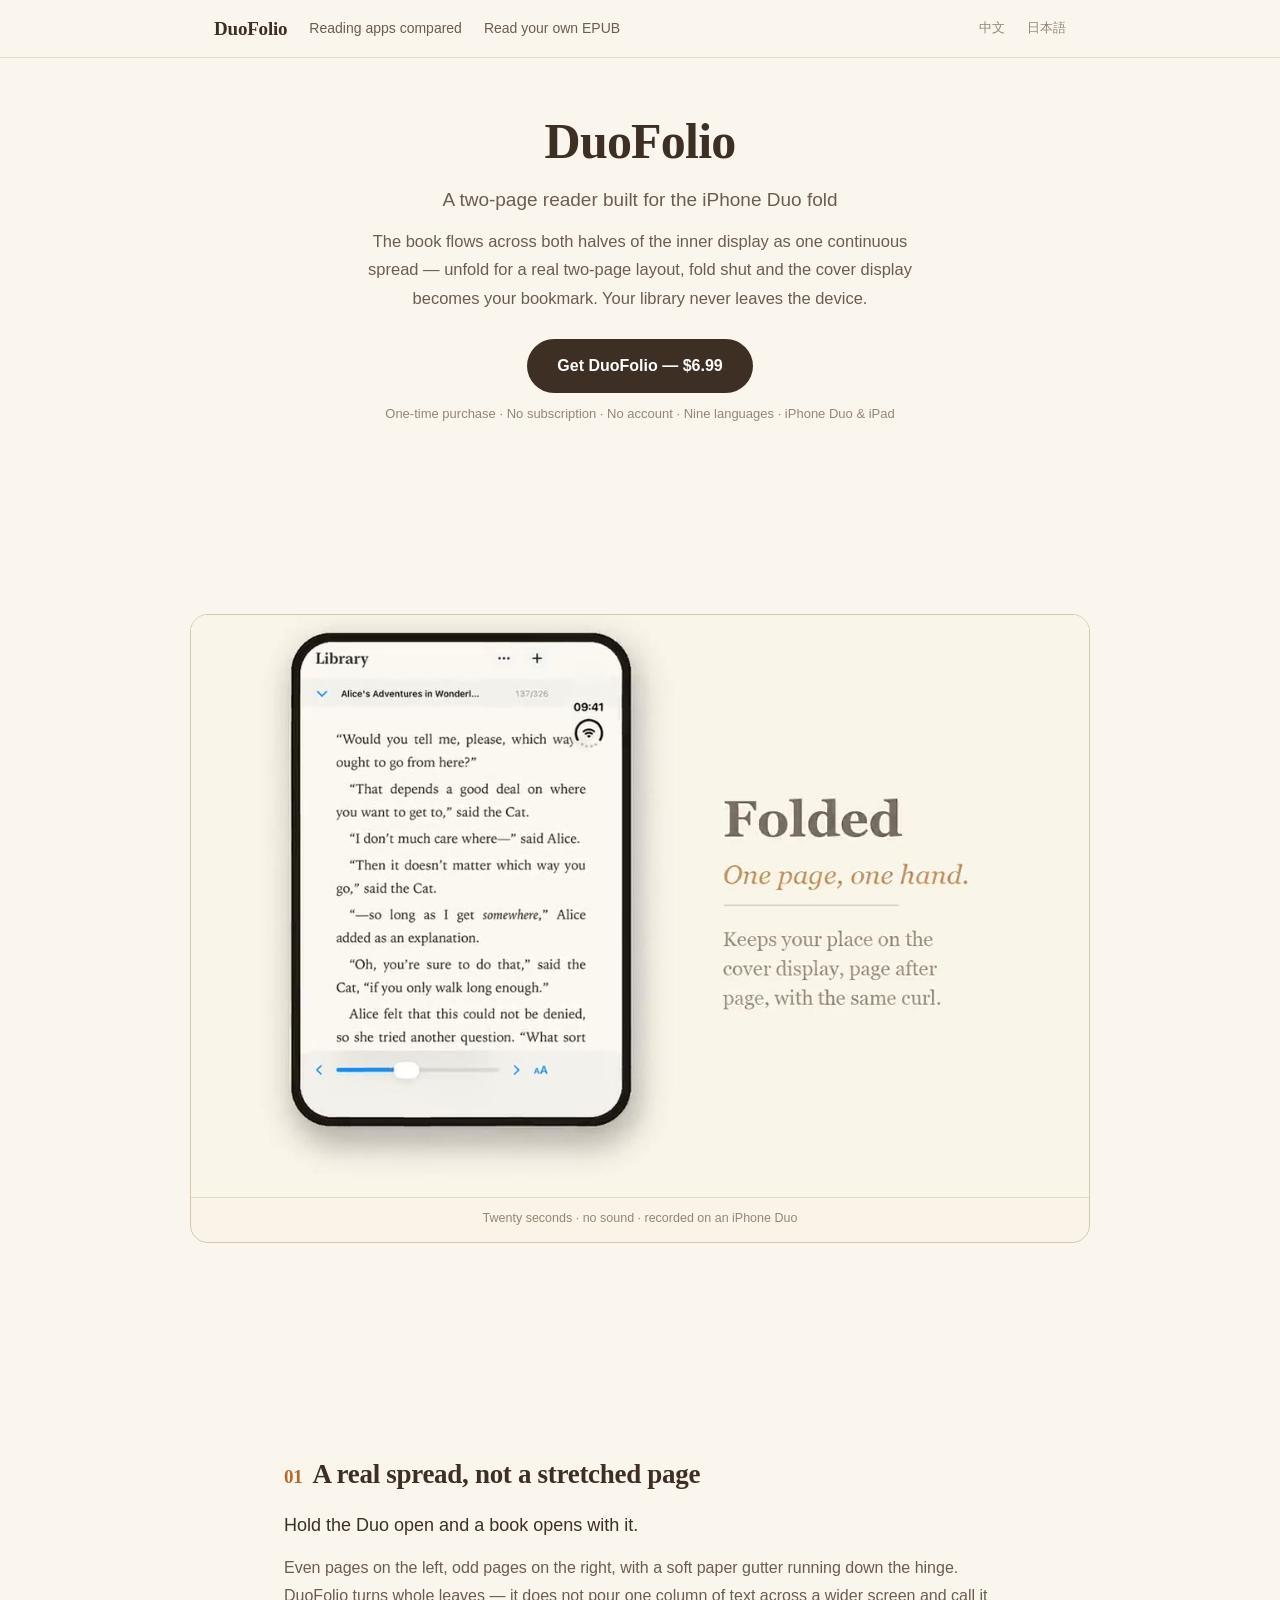
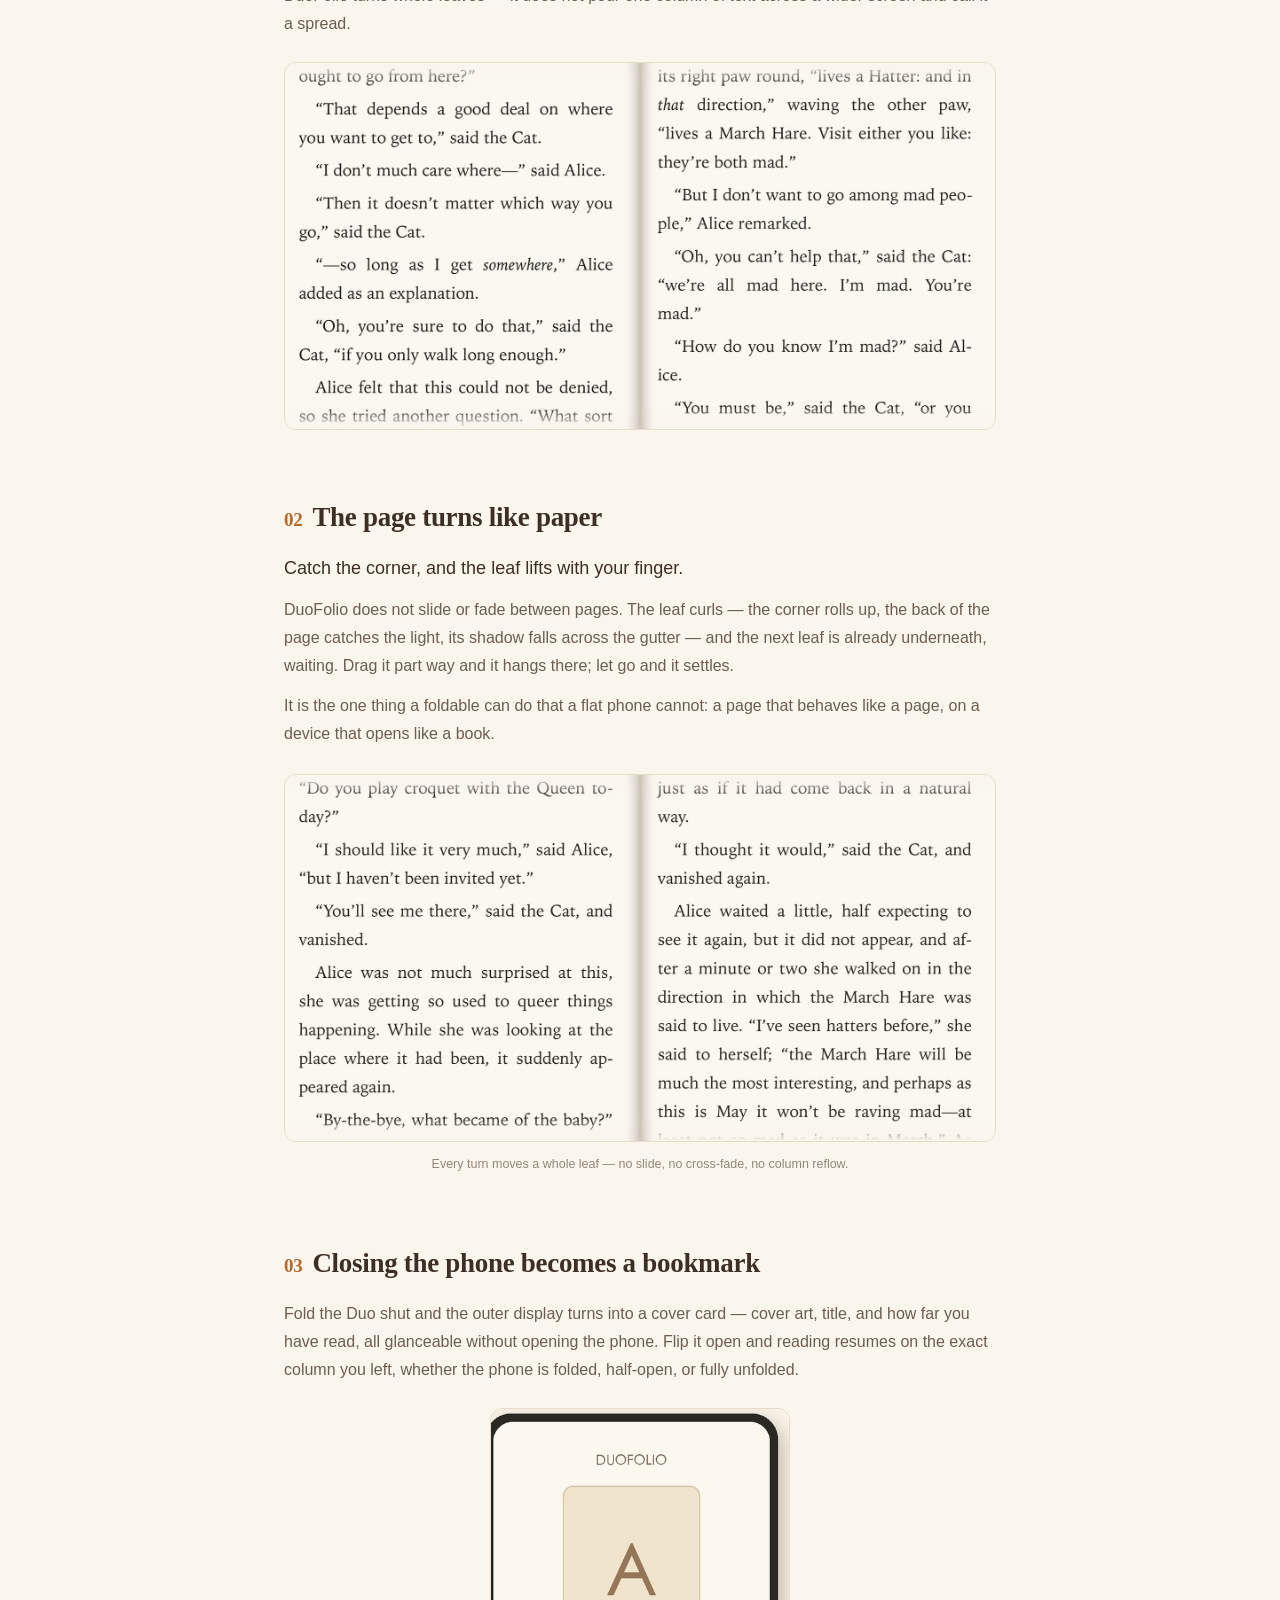
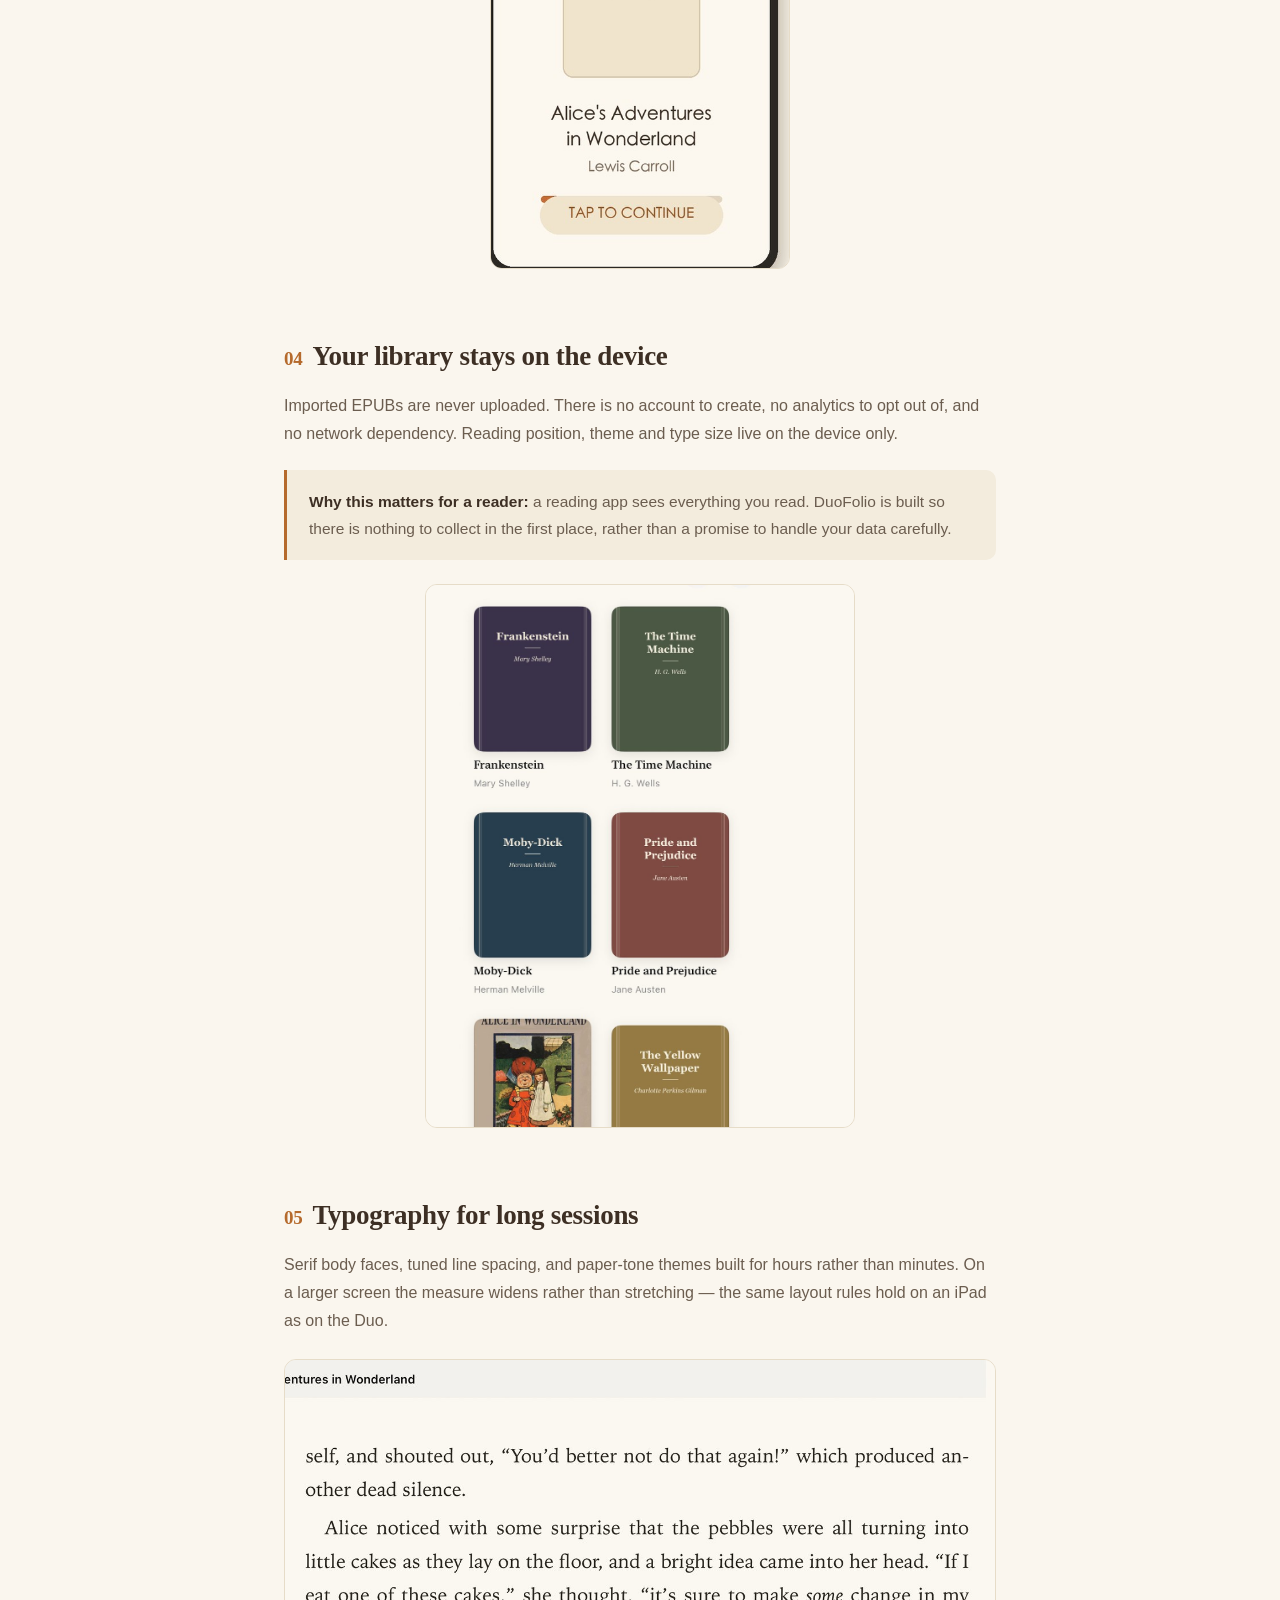
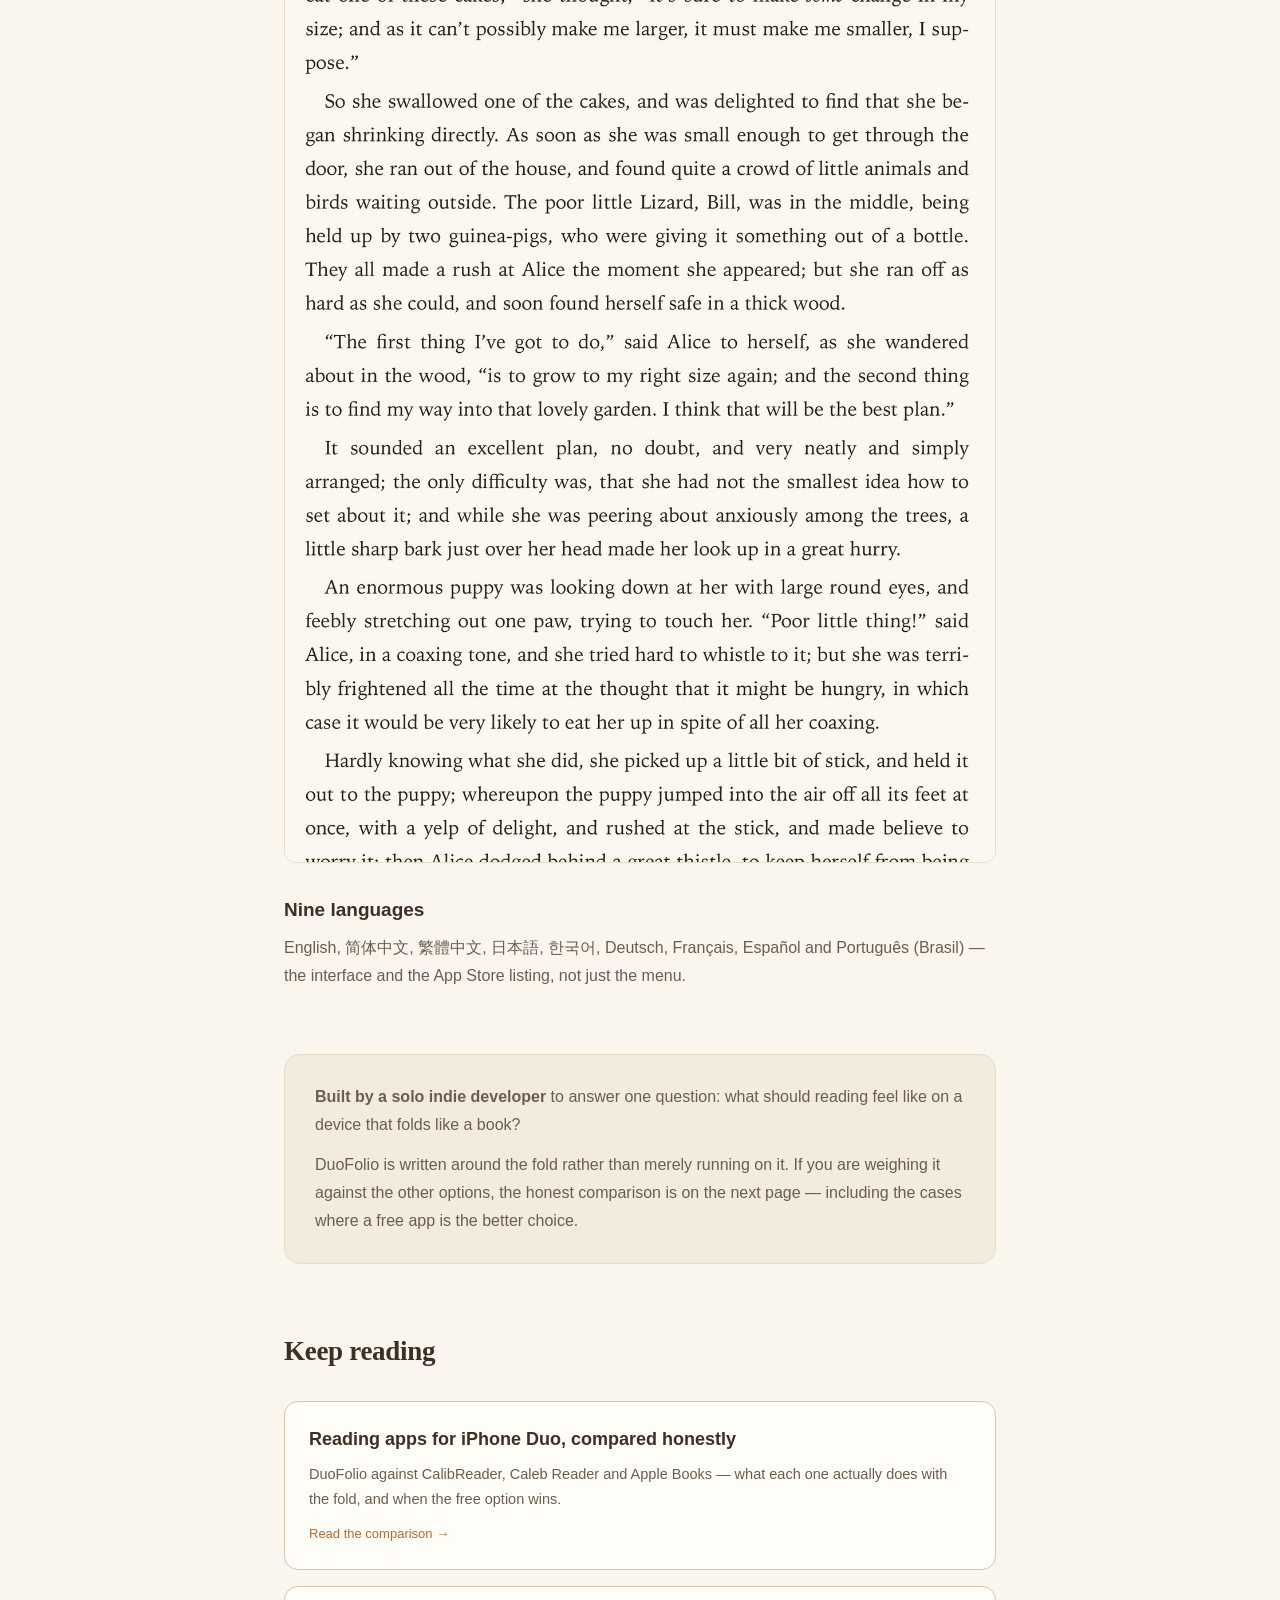
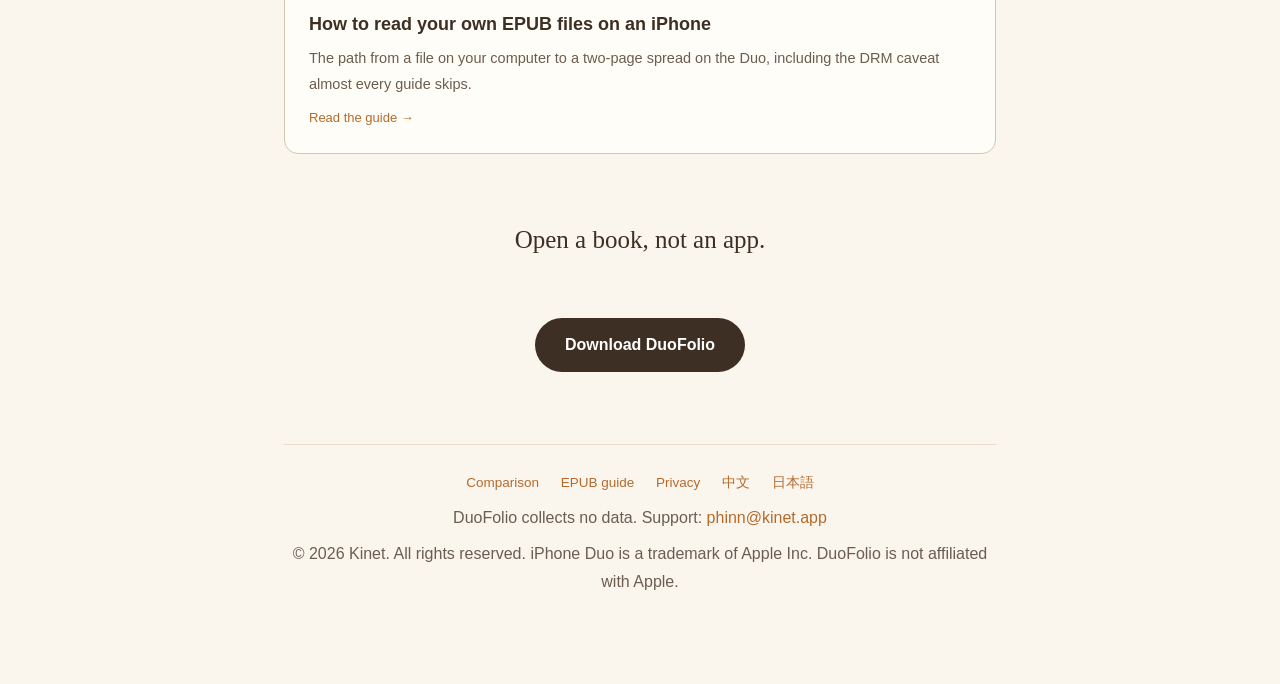
==== commit 8842b091: "site: add preview film, refreshed stills, page-curl section; nine languages and iPad - media/{en,zh," ====
--- a/docs/index.html
+++ b/docs/index.html
@@ -3,8 +3,8 @@
 <head>
 <meta charset="UTF-8">
 <meta name="viewport" content="width=device-width, initial-scale=1.0">
-<title>DuoFolio — Two-page EPUB reader built for iPhone Duo</title>
-<meta name="description" content="DuoFolio is an EPUB and PDF reader built natively for iPhone Duo's fold: a true two-page spread, a cover-display bookmark, and reading that never leaves your device. English, 简体中文, 繁體中文, 日本語.">
+<title>DuoFolio — Two-page EPUB reader built for iPhone Duo and iPad</title>
+<meta name="description" content="DuoFolio is an EPUB and PDF reader built for the iPhone Duo fold: a true two-page spread, page turns that curl like paper, a cover-display bookmark, and reading that never leaves your device. iPhone Duo, iPad, nine languages.">
 <link rel="canonical" href="https://phinn.github.io/DuoFolio/">
 <link rel="alternate" hreflang="en" href="https://phinn.github.io/DuoFolio/">
 <link rel="alternate" hreflang="zh-Hans" href="https://phinn.github.io/DuoFolio/zh/">
@@ -14,13 +14,13 @@
 <meta property="og:type" content="website">
 <meta property="og:site_name" content="DuoFolio">
 <meta property="og:title" content="DuoFolio — A two-page reader for iPhone Duo">
-<meta property="og:description" content="Unfold for a real book spread. Fold shut and the cover display becomes your bookmark. Your EPUBs never leave the device.">
-<meta property="og:image" content="https://phinn.github.io/DuoFolio/screenshots/hero-spread.png">
+<meta property="og:description" content="Unfold for a real book spread. Lift the corner and the page curls like paper. Fold shut and the cover display becomes your bookmark.">
+<meta property="og:image" content="https://phinn.github.io/DuoFolio/screenshots/spread.jpg">
 <meta property="og:url" content="https://phinn.github.io/DuoFolio/">
 <meta name="twitter:card" content="summary_large_image">
 <meta name="twitter:title" content="DuoFolio — A two-page reader for iPhone Duo">
-<meta name="twitter:description" content="Unfold for a real book spread. Fold shut and the cover display becomes your bookmark.">
-<meta name="twitter:image" content="https://phinn.github.io/DuoFolio/screenshots/hero-spread.png">
+<meta name="twitter:description" content="Unfold for a real book spread. Lift the corner and the page curls like paper.">
+<meta name="twitter:image" content="https://phinn.github.io/DuoFolio/screenshots/spread.jpg">
 
 <link rel="stylesheet" href="assets/site.css">
 <script type="application/ld+json">
@@ -35,12 +35,22 @@
   "url": "https://phinn.github.io/DuoFolio/",
   "downloadUrl": "https://apps.apple.com/app/id6823855712",
   "installUrl": "https://apps.apple.com/app/id6823855712",
-  "description": "An EPUB and PDF reader designed for the iPhone Duo fold: a true two-page spread across the inner display, a cover-display bookmark card when folded shut, and fully on-device reading with no account and no tracking.",
-  "image": "https://phinn.github.io/DuoFolio/screenshots/hero-spread.png",
+  "description": "An EPUB and PDF reader designed for the iPhone Duo fold: a true two-page spread across the inner display, paper-curl page turns, a cover-display bookmark card when folded shut, and fully on-device reading with no account and no tracking.",
+  "image": "https://phinn.github.io/DuoFolio/screenshots/spread.jpg",
   "screenshot": [
-    "https://phinn.github.io/DuoFolio/screenshots/hero-spread.png",
-    "https://phinn.github.io/DuoFolio/screenshots/reading.png"
+    "https://phinn.github.io/DuoFolio/screenshots/spread.jpg",
+    "https://phinn.github.io/DuoFolio/screenshots/library.jpg",
+    "https://phinn.github.io/DuoFolio/screenshots/cover.jpg",
+    "https://phinn.github.io/DuoFolio/screenshots/ipad.jpg"
   ],
+  "video": {
+    "@type": "VideoObject",
+    "name": "DuoFolio — folded, unfolded, upright",
+    "description": "A twenty-second overview of DuoFolio on the iPhone Duo: one page one-handed when folded, a two-page spread when opened.",
+    "thumbnailUrl": "https://phinn.github.io/DuoFolio/media/en/film.jpg",
+    "contentUrl": "https://phinn.github.io/DuoFolio/media/en/film.mp4",
+    "uploadDate": "2026-11-18"
+  },
   "offers": {
     "@type": "Offer",
     "price": "6.99",
@@ -50,13 +60,15 @@
   },
   "featureList": [
     "True two-page spread reading",
+    "Paper-curl page turns that follow your finger",
     "Cover-display bookmark when folded",
+    "Native iPad layout",
     "Fully local EPUB library, no account, no upload",
     "Refined serif typography with paper-tone themes",
     "Column-accurate position memory across fold states",
-    "English, Simplified Chinese, Traditional Chinese, Japanese"
+    "Nine languages including English, Chinese, Japanese, Korean, German, French, Spanish and Portuguese"
   ],
-  "inLanguage": ["en", "zh-Hans", "zh-Hant", "ja"],
+  "inLanguage": ["en", "zh-Hans", "zh-Hant", "ja", "ko", "de", "fr", "es", "pt-BR"],
   "author": { "@type": "Organization", "name": "Kinet", "url": "https://phinn.github.io/" },
   "publisher": { "@type": "Organization", "name": "Kinet" }
 }
@@ -76,10 +88,10 @@
     },
     {
       "@type": "Question",
-      "name": "Does DuoFolio work on a normal iPhone?",
-      "acceptedAnswer": {
-        "@type": "Answer",
-        "text": "It runs, but it is designed around the fold. The two-page spread and the cover-display bookmark only make sense on a device that opens like a book, so a foldable is where it is meant to be used."
+      "name": "Does DuoFolio work on a normal iPhone or an iPad?",
+      "acceptedAnswer": {
+        "@type": "Answer",
+        "text": "It installs and reads on any iPhone or iPad running iOS 26. The two-page spread and the cover-display bookmark are designed around a device that folds like a book, so an iPhone Duo is where it is meant to be used, and the iPad gets its own tuned layout."
       }
     },
     {
@@ -87,7 +99,7 @@
       "name": "What file formats does DuoFolio read?",
       "acceptedAnswer": {
         "@type": "Answer",
-        "text": "EPUB is the primary format. PDF is also supported. Books are imported from Files or any share sheet, and they stay in the app's own library on the device."
+        "text": "EPUB is the primary format. PDF is also supported, with the same page-curl turning. Books are imported from Files or any share sheet, and they stay in the app's own library on the device."
       }
     },
     {
@@ -121,39 +133,64 @@
     <h1 class="serif">DuoFolio</h1>
     <div class="tag">A two-page reader built for the iPhone Duo fold</div>
     <p class="lead">The book flows across both halves of the inner display as one continuous spread — unfold for a real two-page layout, fold shut and the cover display becomes your bookmark. Your library never leaves the device.</p>
-    <img src="screenshots/hero-spread.png" alt="DuoFolio on iPhone Duo showing a book opened into a true two-page spread with a paper gutter">
-    <br>
     <a class="btn" href="https://apps.apple.com/app/id6823855712">Get DuoFolio — $6.99</a>
-    <div class="btn-note">One-time purchase · No subscription · No account · Four languages</div>
+    <div class="btn-note">One-time purchase · No subscription · No account · Nine languages · iPhone Duo &amp; iPad</div>
   </div>
 
+</div>
+
+<div class="wrap-wide">
+  <figure class="film" id="film">
+    <video poster="media/en/film.jpg" muted loop playsinline preload="none" aria-label="Twenty-second DuoFolio overview film">
+      <source src="media/en/film.mp4" type="video/mp4">
+    </video>
+    <button class="film-play" type="button" aria-label="Play the film"><span class="tri"></span></button>
+    <figcaption>Twenty seconds · no sound · recorded on an iPhone Duo</figcaption>
+  </figure>
+</div>
+
+<div class="wrap">
+
   <section>
     <h2 class="serif"><span class="num">01</span>A real spread, not a stretched page</h2>
-    <div class="feature">
-      <div class="txt">
-        <p class="lead-p">Hold the Duo open and a book opens with it.</p>
-        <p>Even pages on the left, odd pages on the right, with a soft paper gutter running down the hinge. DuoFolio turns whole leaves — it does not simply pour one column of text across a wider screen and call it a spread.</p>
-      </div>
-      <img src="screenshots/reading.png" alt="DuoFolio reading view on the iPhone Duo inner display">
-    </div>
-  </section>
-
-  <section>
-    <h2 class="serif"><span class="num">02</span>Closing the phone becomes a bookmark</h2>
+    <p class="lead-p">Hold the Duo open and a book opens with it.</p>
+    <p>Even pages on the left, odd pages on the right, with a soft paper gutter running down the hinge. DuoFolio turns whole leaves — it does not pour one column of text across a wider screen and call it a spread.</p>
+    <img class="shot" src="screenshots/spread.jpg" alt="DuoFolio on iPhone Duo showing a book opened into a true two-page spread with a paper gutter">
+  </section>
+
+  <section id="curl">
+    <h2 class="serif"><span class="num">02</span>The page turns like paper</h2>
+    <p class="lead-p">Catch the corner, and the leaf lifts with your finger.</p>
+    <p>DuoFolio does not slide or fade between pages. The leaf curls — the corner rolls up, the back of the page catches the light, its shadow falls across the gutter — and the next leaf is already underneath, waiting. Drag it part way and it hangs there; let go and it settles.</p>
+    <p>It is the one thing a foldable can do that a flat phone cannot: a page that behaves like a page, on a device that opens like a book.</p>
+
+    <figure class="still">
+      <img src="screenshots/spread-2.jpg" alt="A two-page spread in DuoFolio, one leaf per screen half, with the paper gutter down the hinge">
+      <figcaption>Every turn moves a whole leaf — no slide, no cross-fade, no column reflow.</figcaption>
+    </figure>
+  </section>
+
+  <section>
+    <h2 class="serif"><span class="num">03</span>Closing the phone becomes a bookmark</h2>
     <p>Fold the Duo shut and the outer display turns into a cover card — cover art, title, and how far you have read, all glanceable without opening the phone. Flip it open and reading resumes on the exact column you left, whether the phone is folded, half-open, or fully unfolded.</p>
-  </section>
-
-  <section>
-    <h2 class="serif"><span class="num">03</span>Your library stays on the device</h2>
+    <img class="shot shot-cover" src="screenshots/cover.jpg" alt="DuoFolio cover card on the outer display of a folded iPhone Duo, showing cover art, title and a tap-to-continue button">
+  </section>
+
+  <section>
+    <h2 class="serif"><span class="num">04</span>Your library stays on the device</h2>
     <p>Imported EPUBs are never uploaded. There is no account to create, no analytics to opt out of, and no network dependency. Reading position, theme and type size live on the device only.</p>
     <div class="callout">
       <p><strong>Why this matters for a reader:</strong> a reading app sees everything you read. DuoFolio is built so there is nothing to collect in the first place, rather than a promise to handle your data carefully.</p>
     </div>
-  </section>
-
-  <section>
-    <h2 class="serif"><span class="num">04</span>Typography for long sessions</h2>
-    <p>Serif body faces, tuned line spacing, and paper-tone themes built for hours rather than minutes. Four interface and book languages: English, Simplified Chinese, Traditional Chinese, and Japanese.</p>
+    <img class="shot shot-narrow" src="screenshots/library.jpg" alt="DuoFolio library grid with imported books">
+  </section>
+
+  <section>
+    <h2 class="serif"><span class="num">05</span>Typography for long sessions</h2>
+    <p>Serif body faces, tuned line spacing, and paper-tone themes built for hours rather than minutes. On a larger screen the measure widens rather than stretching — the same layout rules hold on an iPad as on the Duo.</p>
+    <img class="shot" src="screenshots/ipad.jpg" alt="DuoFolio reading view on an iPad with a centered serif text column">
+    <h3>Nine languages</h3>
+    <p>English, 简体中文, 繁體中文, 日本語, 한국어, Deutsch, Français, Español and Português (Brasil) — the interface and the App Store listing, not just the menu.</p>
   </section>
 
   <section>
@@ -198,5 +235,31 @@
   </footer>
 
 </div>
+
+<script>
+(function () {
+  var fig = document.getElementById('film');
+  if (!fig) return;
+  var v = fig.querySelector('video');
+  var btn = fig.querySelector('.film-play');
+  var reduced = window.matchMedia('(prefers-reduced-motion: reduce)').matches;
+
+  function toggle() {
+    if (v.paused) { v.play().catch(function () {}); } else { v.pause(); }
+  }
+  if (!reduced && 'IntersectionObserver' in window) {
+    var io = new IntersectionObserver(function (es) {
+      es.forEach(function (e) {
+        if (e.isIntersecting) { v.play().catch(function () {}); io.disconnect(); }
+      });
+    }, { threshold: 0.4 });
+    io.observe(fig);
+  }
+  btn.addEventListener('click', toggle);
+  v.addEventListener('click', toggle);
+  v.addEventListener('play', function () { fig.classList.add('playing'); });
+  v.addEventListener('pause', function () { fig.classList.remove('playing'); });
+})();
+</script>
 </body>
 </html>
--- a/docs/assets/site.css
+++ b/docs/assets/site.css
@@ -145,3 +145,58 @@
   .nav-in { gap: 14px; padding: 10px 18px; }
   .nav a.link.hide-sm { display: none; }
 }
+
+/* ---------- 影片 ---------- */
+.film {
+  position: relative; margin: 44px auto 0; max-width: 900px;
+  background: #faf4e8; border: 1px solid var(--line-strong);
+  border-radius: 18px; overflow: hidden;
+}
+.film video {
+  display: block; width: 100%; height: auto; aspect-ratio: 1080 / 700;
+  object-fit: contain; cursor: pointer; background: #faf4e8;
+}
+.film-play {
+  position: absolute; left: 50%; top: 50%; transform: translate(-50%, -50%);
+  width: 68px; height: 68px; border: 0; border-radius: 50%;
+  background: rgba(61, 47, 36, 0.82); cursor: pointer;
+  display: grid; place-items: center;
+  transition: opacity .25s ease, transform .25s ease;
+}
+.film-play:hover { transform: translate(-50%, -50%) scale(1.06); background: var(--accent); }
+.film-play .tri {
+  width: 0; height: 0; margin-left: 5px;
+  border-style: solid; border-width: 11px 0 11px 18px;
+  border-color: transparent transparent transparent #fdf9f0;
+}
+.film.playing .film-play { opacity: 0; pointer-events: none; }
+.film figcaption {
+  font-size: 12.5px; color: var(--ink-faint); text-align: center;
+  padding: 10px 14px 12px; border-top: 1px solid var(--line);
+}
+
+/* ---------- 截图 ---------- */
+.shot {
+  display: block; width: 100%; margin-top: 24px;
+  border-radius: 12px; border: 1px solid var(--line);
+  background: var(--paper);
+}
+.shot-cover { max-width: 300px; margin-left: auto; margin-right: auto; }
+.shot-narrow { max-width: 430px; margin-left: auto; margin-right: auto; }
+
+/* ---------- 图注块 ---------- */
+.still { margin: 26px 0 0; }
+.still img {
+  display: block; width: 100%; border-radius: 12px;
+  border: 1px solid var(--line); background: var(--paper);
+}
+.still figcaption {
+  font-size: 12.5px; color: var(--ink-faint);
+  padding: 12px 4px 0; text-align: center;
+}
+
+@media (max-width: 640px) {
+  .film { margin-top: 32px; border-radius: 14px; }
+  .film-play { width: 54px; height: 54px; }
+
+}
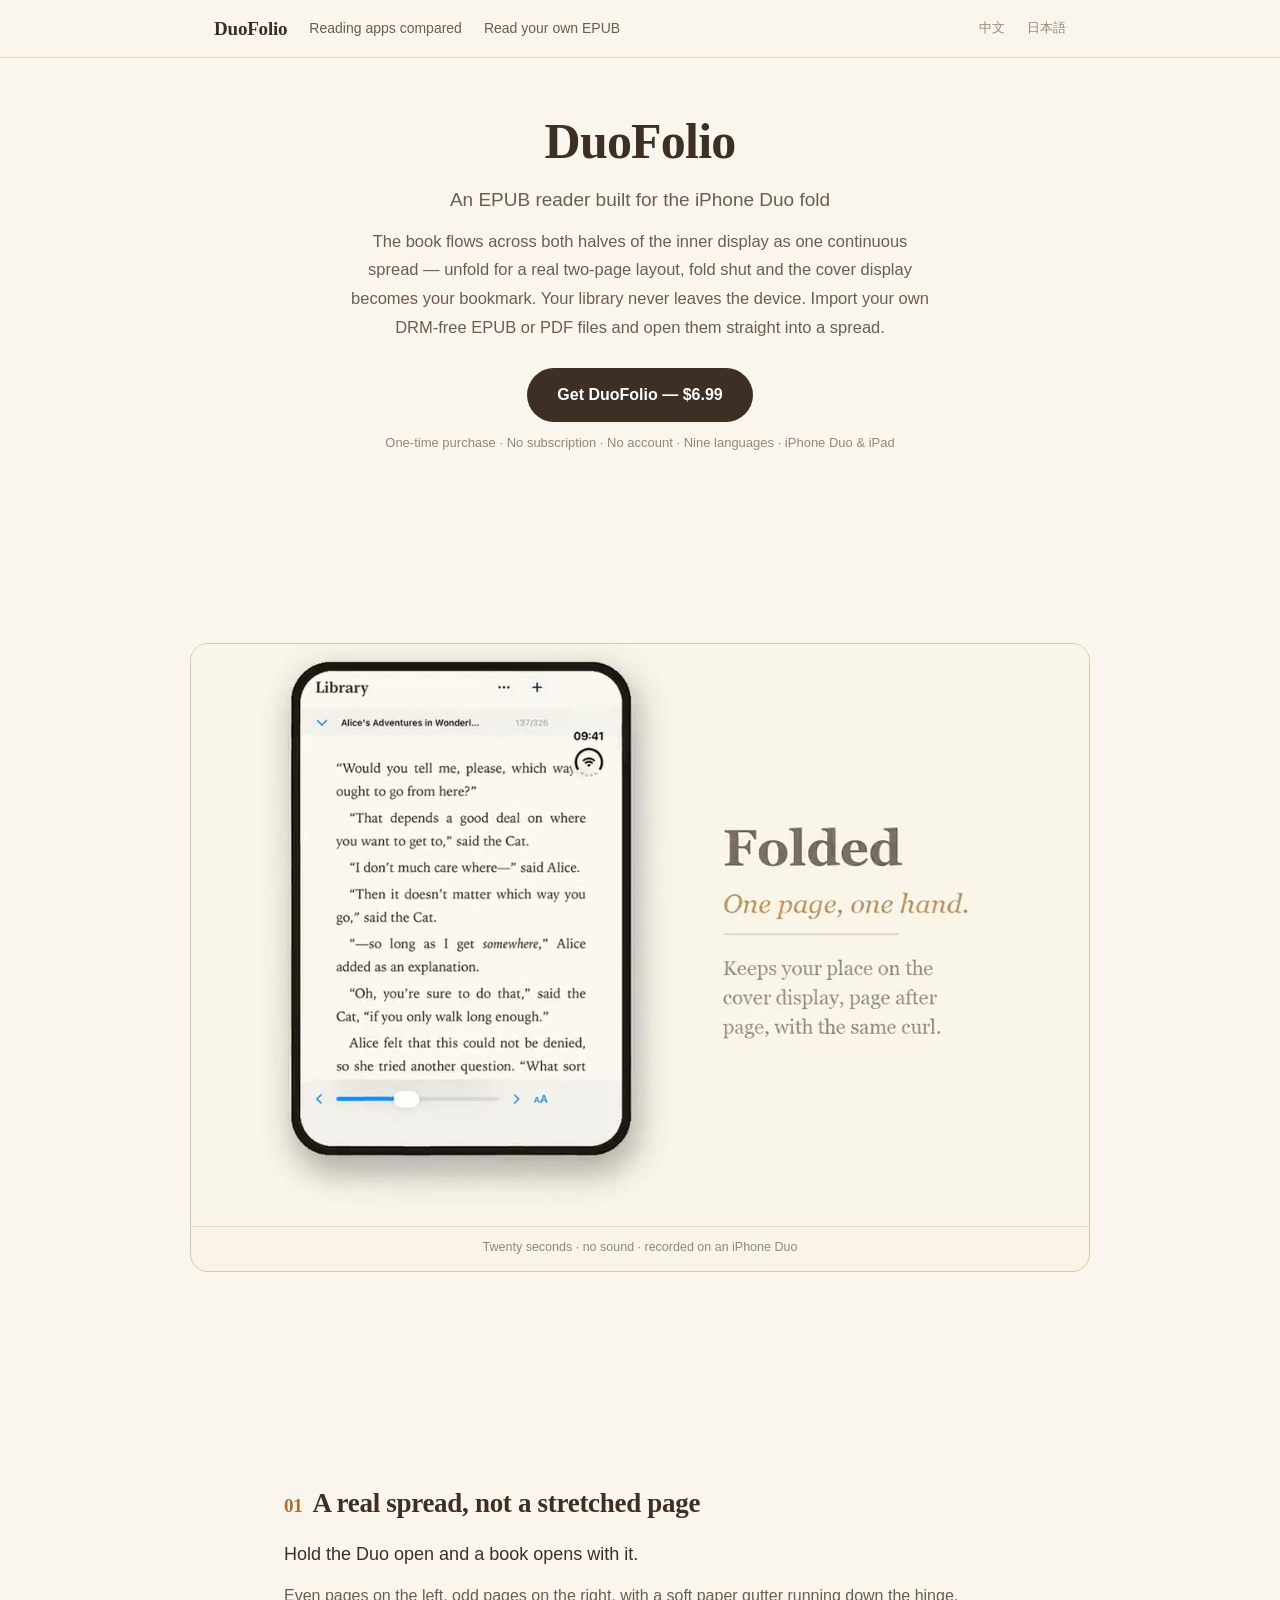
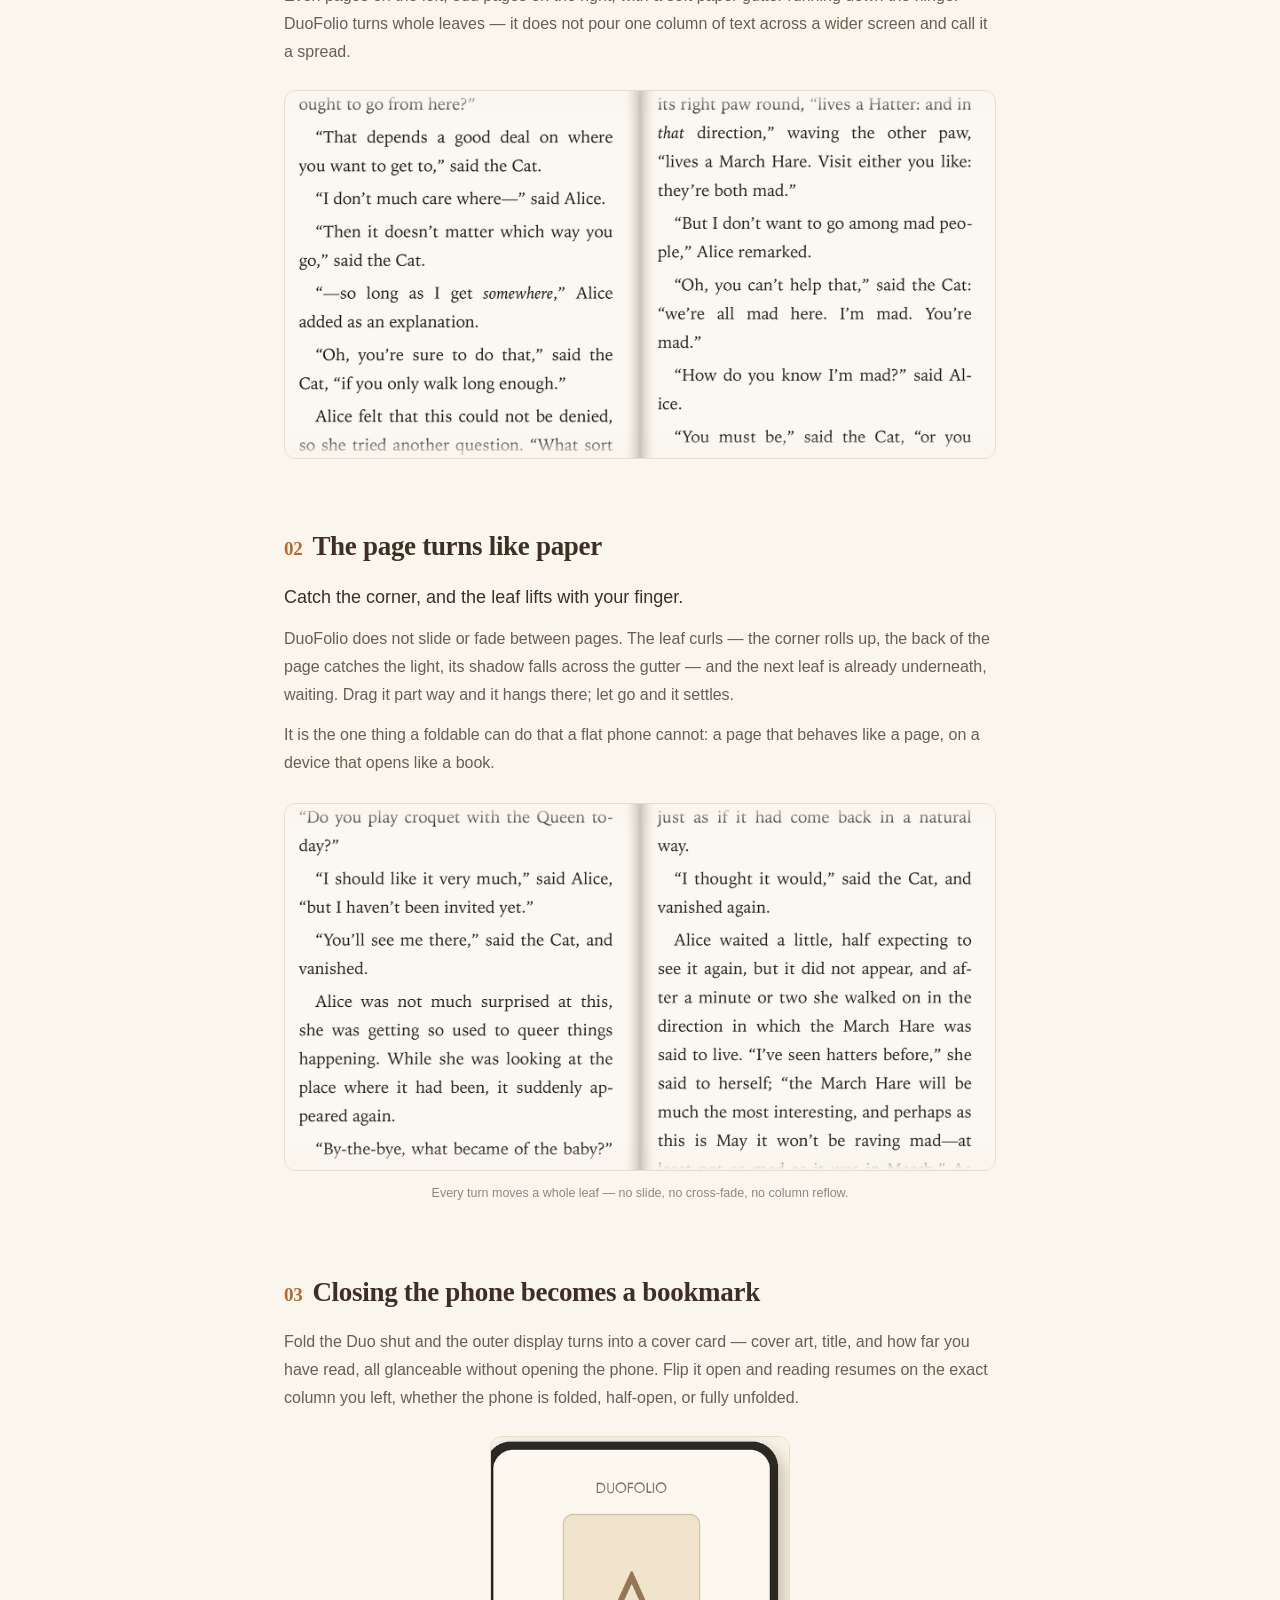
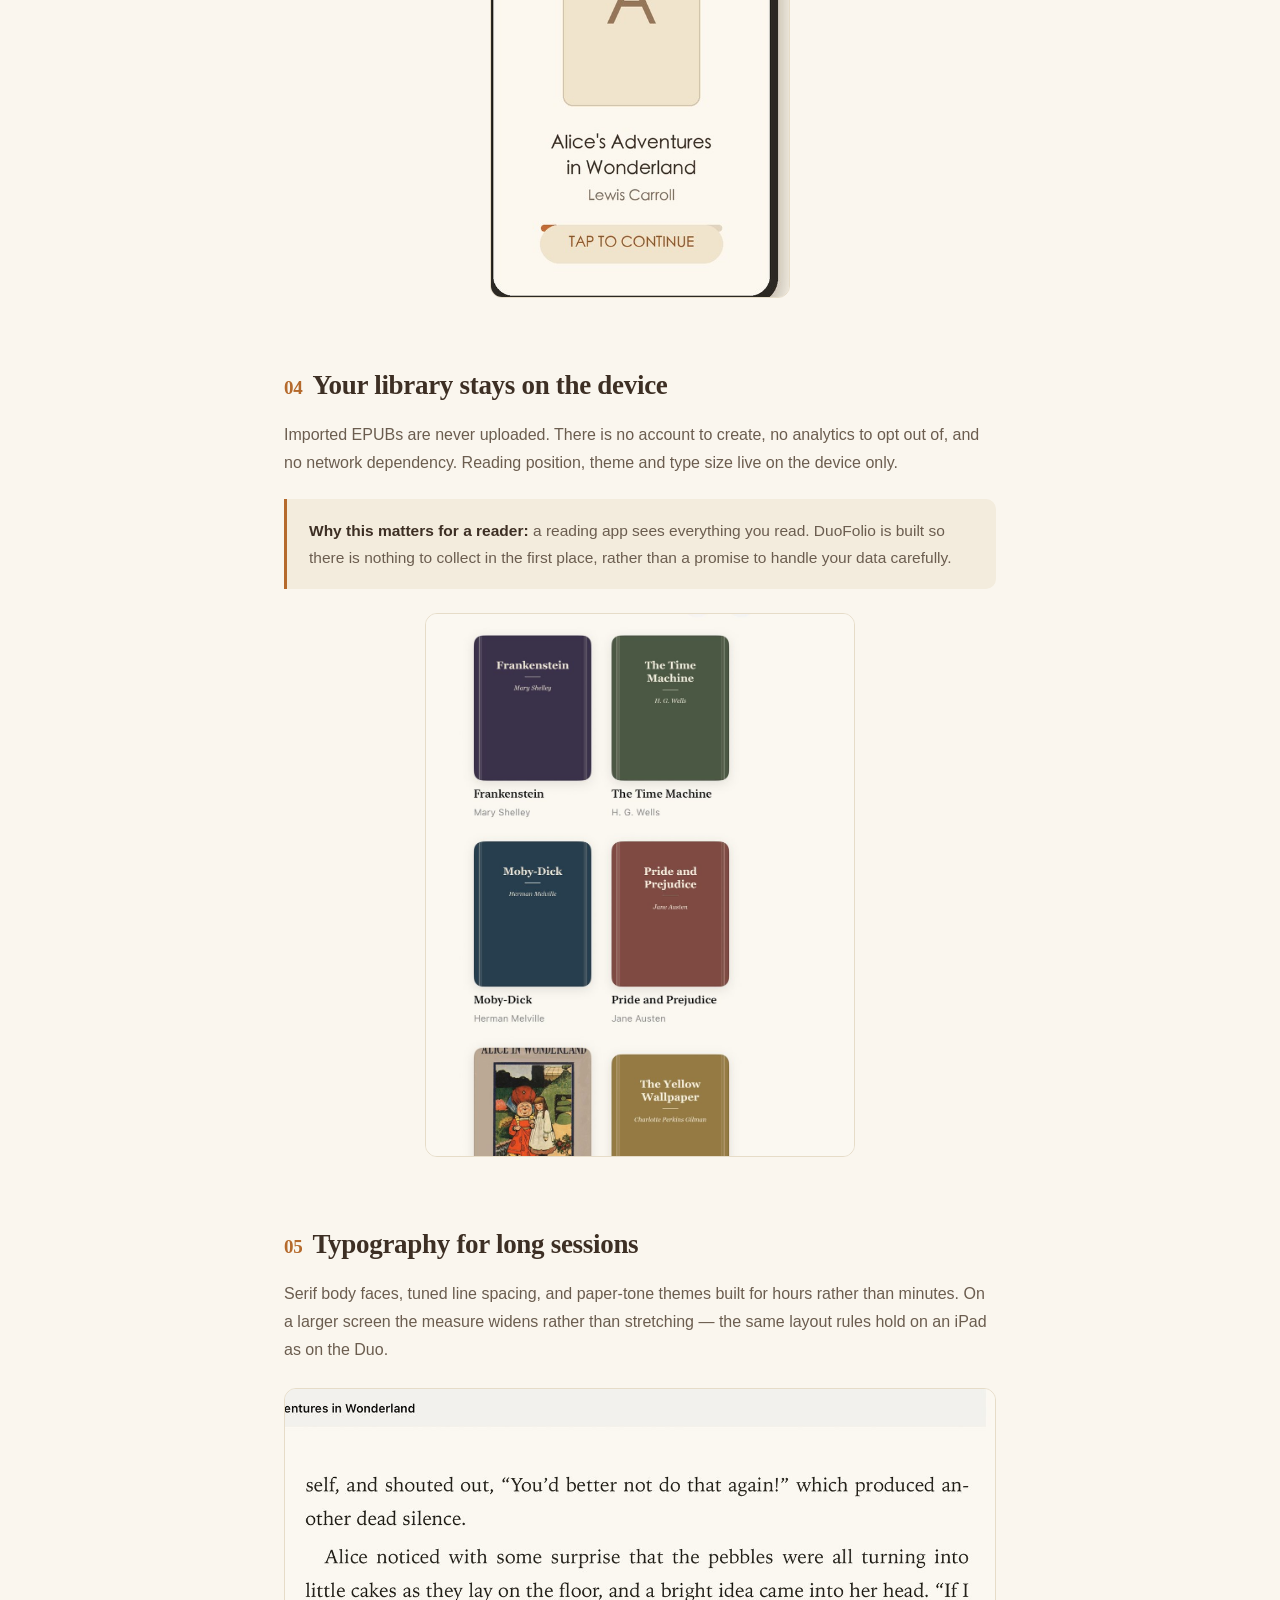
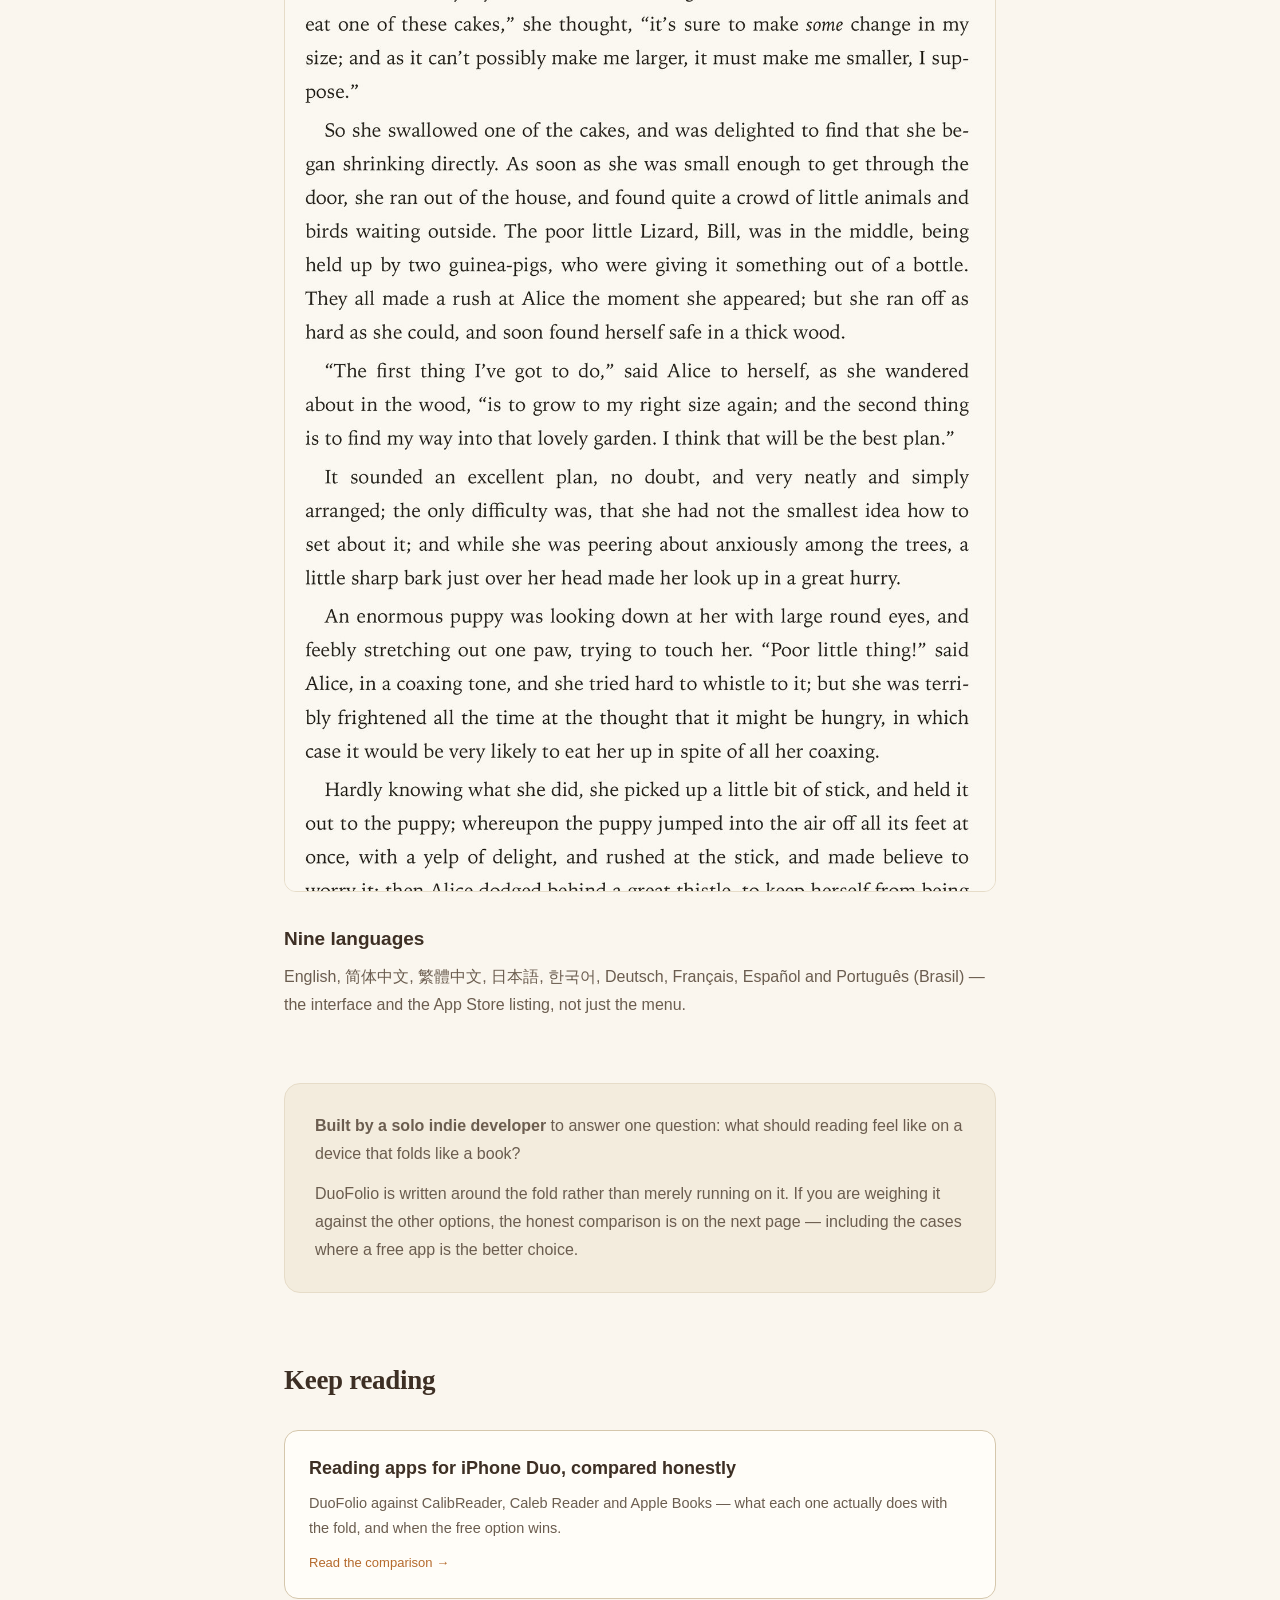
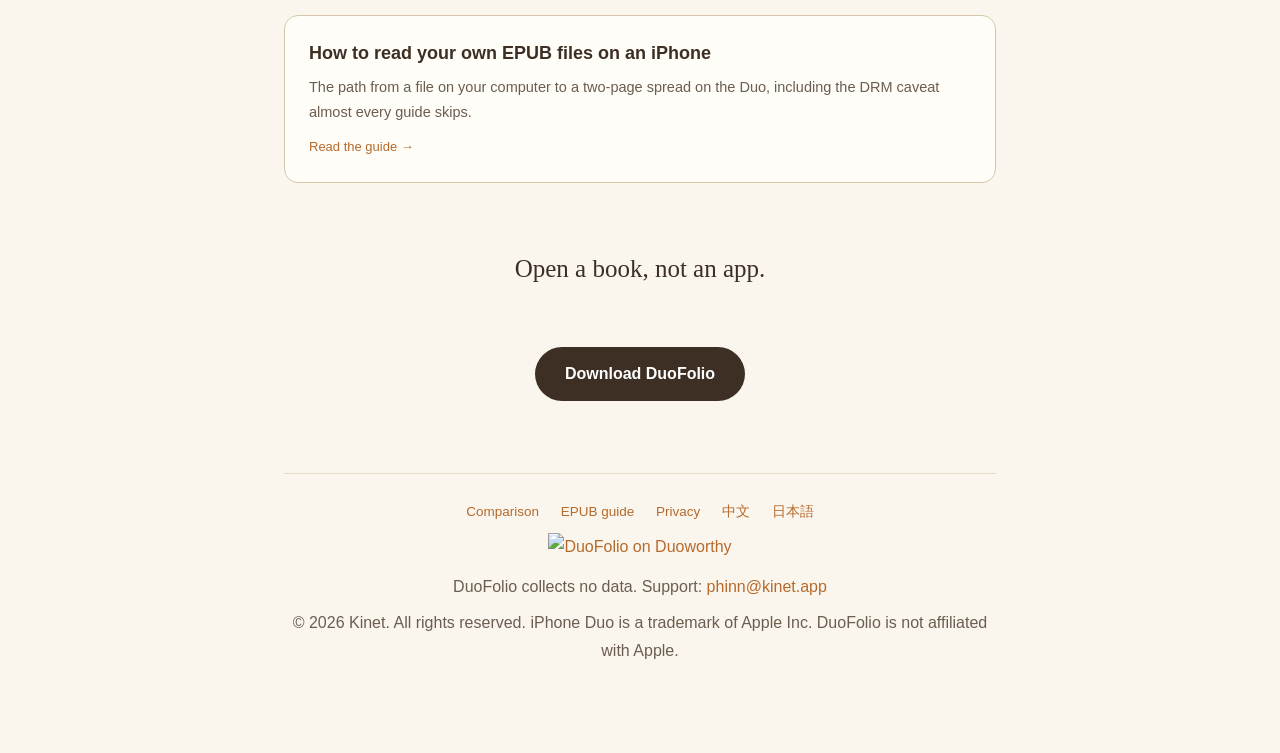
==== commit 48582b1a: "site: add Duoworthy badge; sharpen en description" ====
--- a/docs/index.html
+++ b/docs/index.html
@@ -4,7 +4,7 @@
 <meta charset="UTF-8">
 <meta name="viewport" content="width=device-width, initial-scale=1.0">
 <title>DuoFolio — Two-page EPUB reader built for iPhone Duo and iPad</title>
-<meta name="description" content="DuoFolio is an EPUB and PDF reader built for the iPhone Duo fold: a true two-page spread, page turns that curl like paper, a cover-display bookmark, and reading that never leaves your device. iPhone Duo, iPad, nine languages.">
+<meta name="description" content="EPUB reader built for the iPhone Duo fold: a true two-page spread, page turns that curl like paper, a cover-display bookmark. Local-only, $6.99, iPad too.">
 <link rel="canonical" href="https://phinn.github.io/DuoFolio/">
 <link rel="alternate" hreflang="en" href="https://phinn.github.io/DuoFolio/">
 <link rel="alternate" hreflang="zh-Hans" href="https://phinn.github.io/DuoFolio/zh/">
@@ -131,8 +131,8 @@
 
   <div class="hero">
     <h1 class="serif">DuoFolio</h1>
-    <div class="tag">A two-page reader built for the iPhone Duo fold</div>
-    <p class="lead">The book flows across both halves of the inner display as one continuous spread — unfold for a real two-page layout, fold shut and the cover display becomes your bookmark. Your library never leaves the device.</p>
+    <div class="tag">An EPUB reader built for the iPhone Duo fold</div>
+    <p class="lead">The book flows across both halves of the inner display as one continuous spread — unfold for a real two-page layout, fold shut and the cover display becomes your bookmark. Your library never leaves the device. Import your own DRM-free EPUB or PDF files and open them straight into a spread.</p>
     <a class="btn" href="https://apps.apple.com/app/id6823855712">Get DuoFolio — $6.99</a>
     <div class="btn-note">One-time purchase · No subscription · No account · Nine languages · iPhone Duo &amp; iPad</div>
   </div>
@@ -230,6 +230,7 @@
       <a href="zh/">中文</a>
       <a href="ja/">日本語</a>
     </div>
+    <p style="margin-top:10px"><a href="https://duoworthy.com/apps/duofolio"><img src="https://duoworthy.com/badge/duofolio.svg" alt="DuoFolio on Duoworthy" height="44" loading="lazy"></a></p>
     <p>DuoFolio collects no data. Support: <a href="mailto:phinn@kinet.app">phinn@kinet.app</a></p>
     <p style="margin-top:8px">© 2026 Kinet. All rights reserved. iPhone Duo is a trademark of Apple Inc. DuoFolio is not affiliated with Apple.</p>
   </footer>
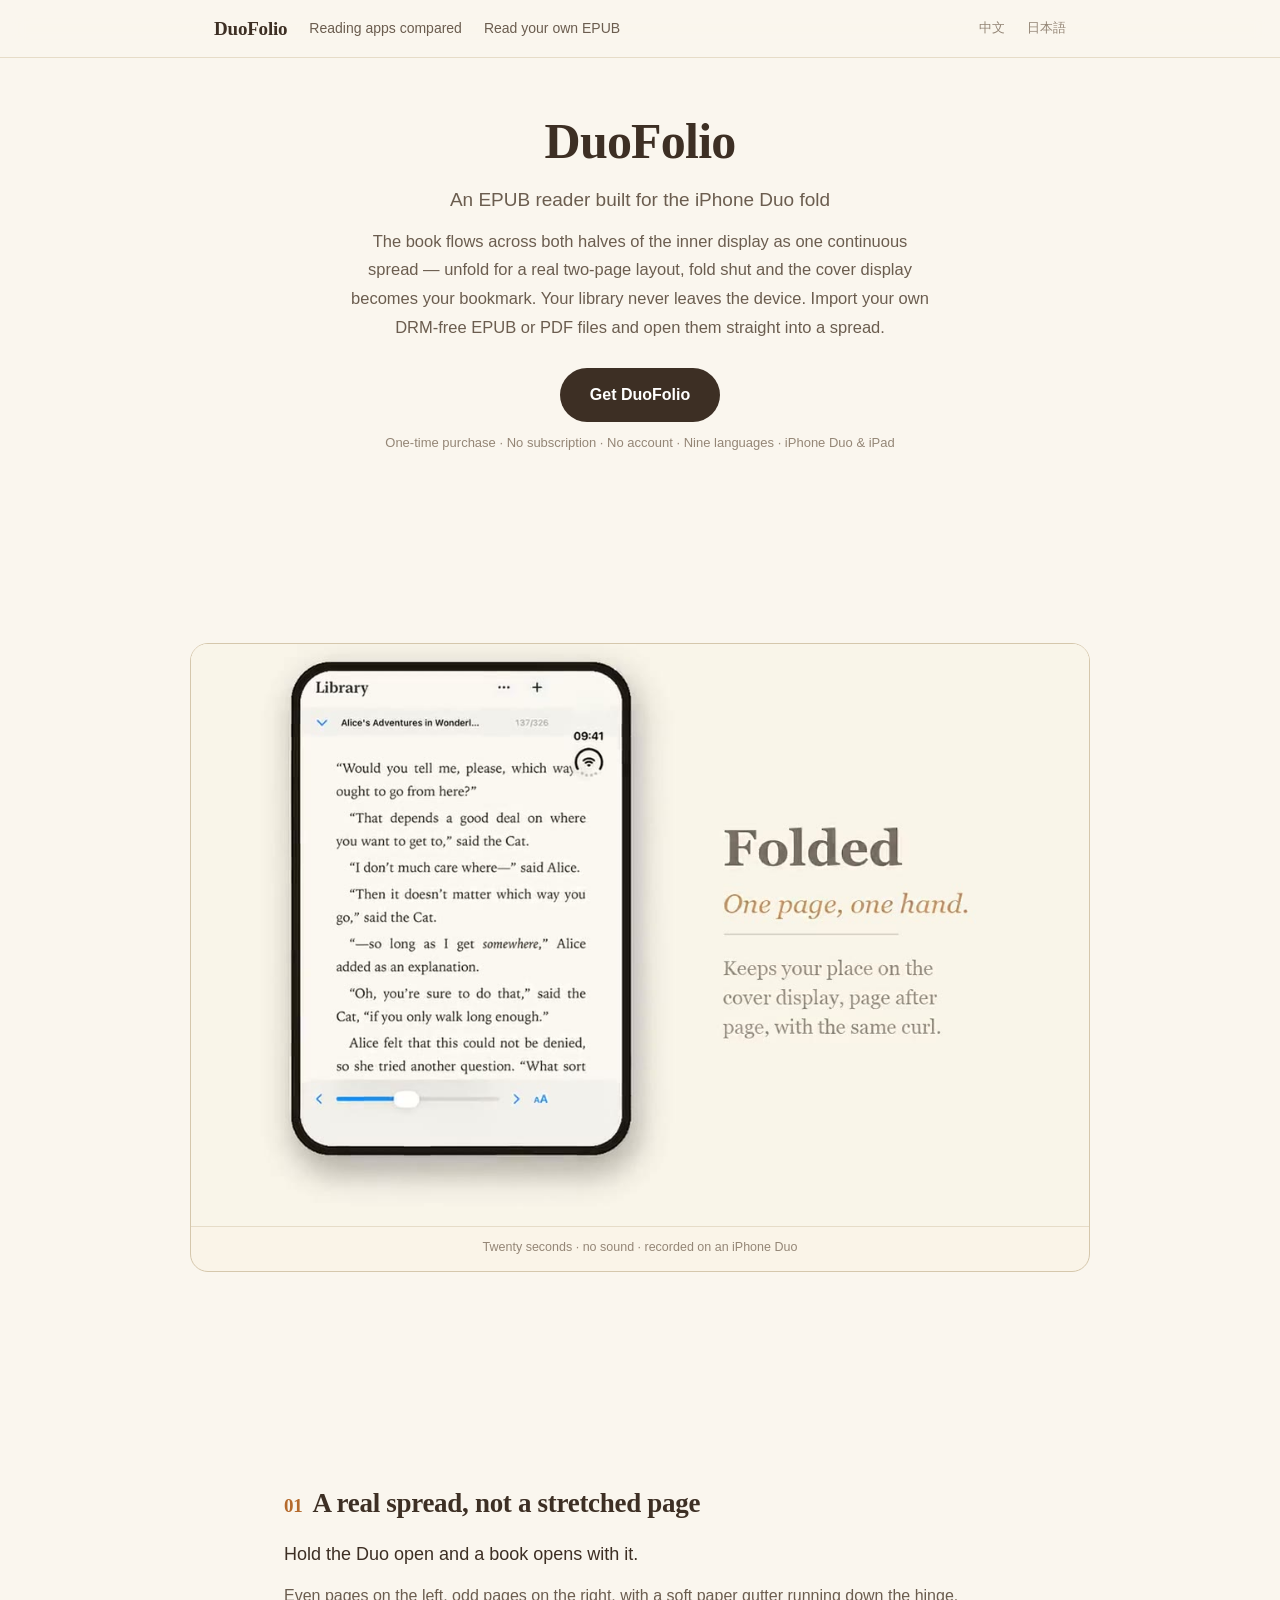
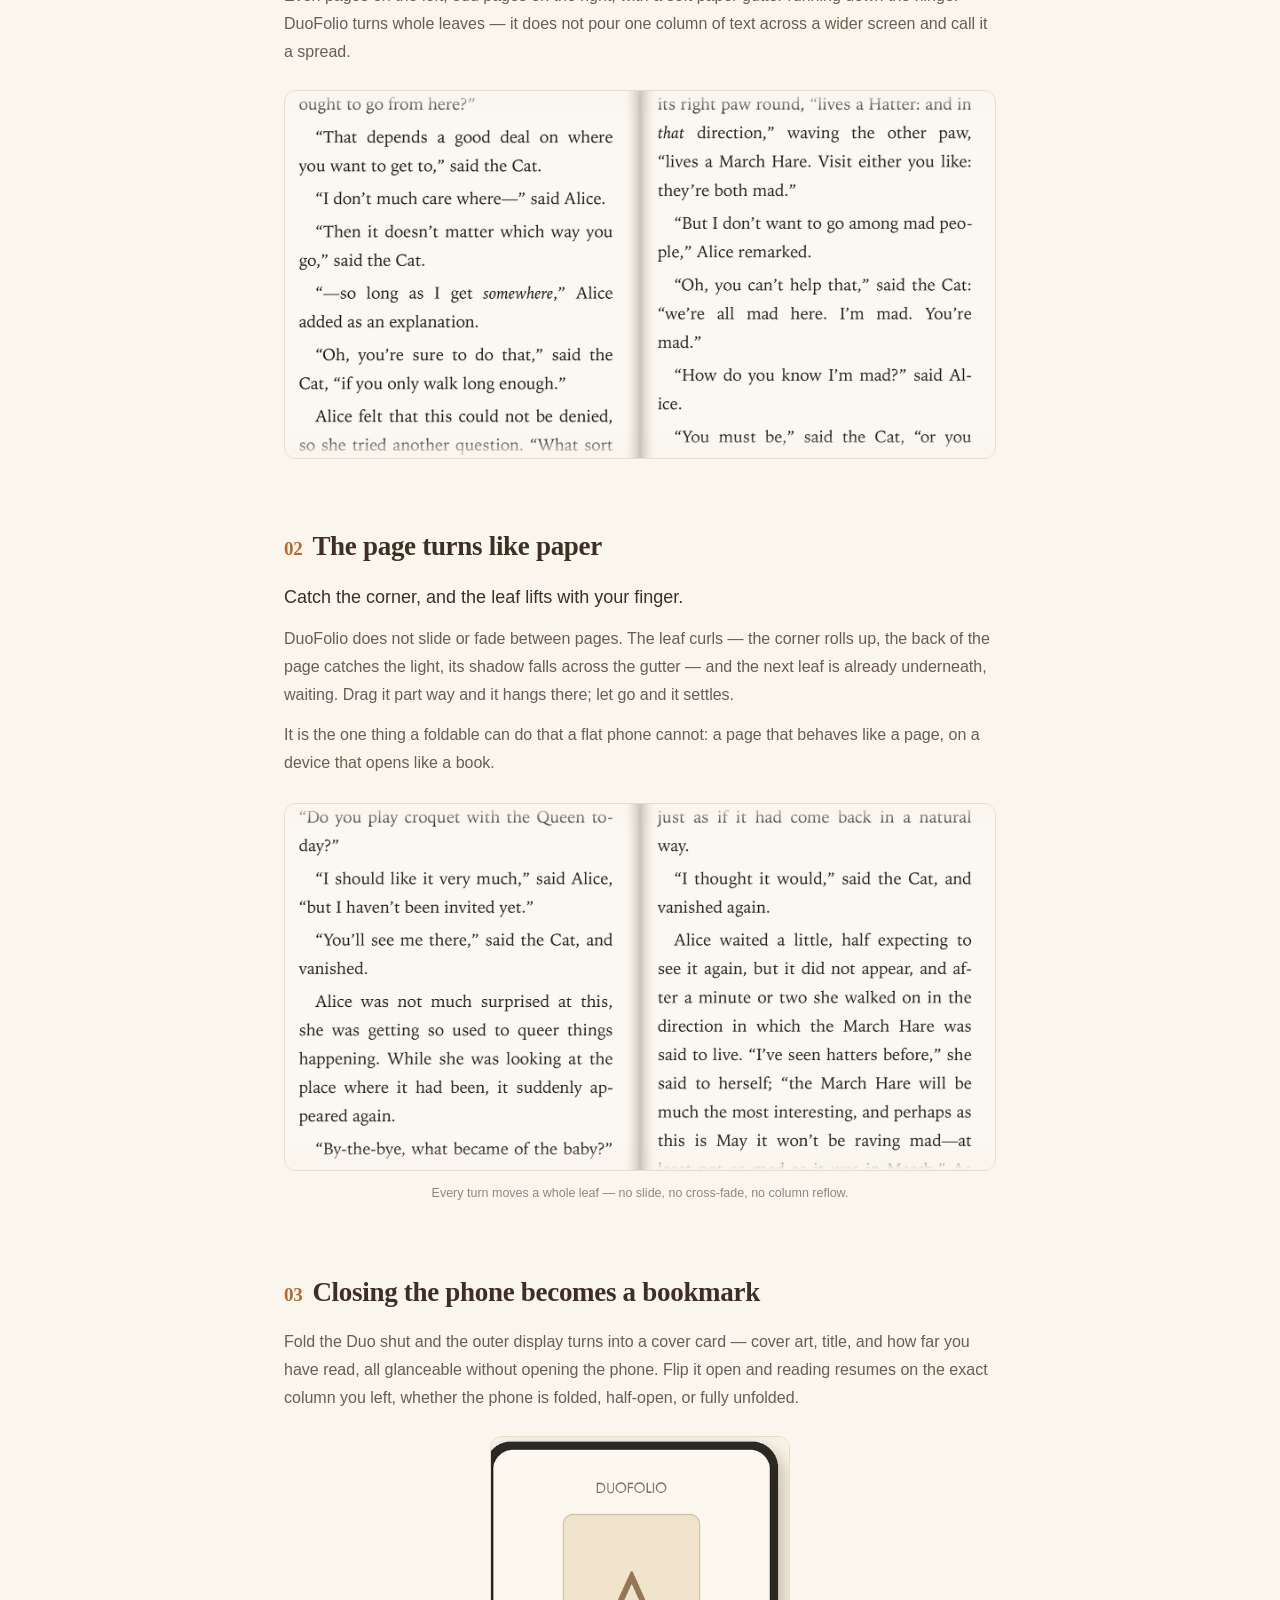
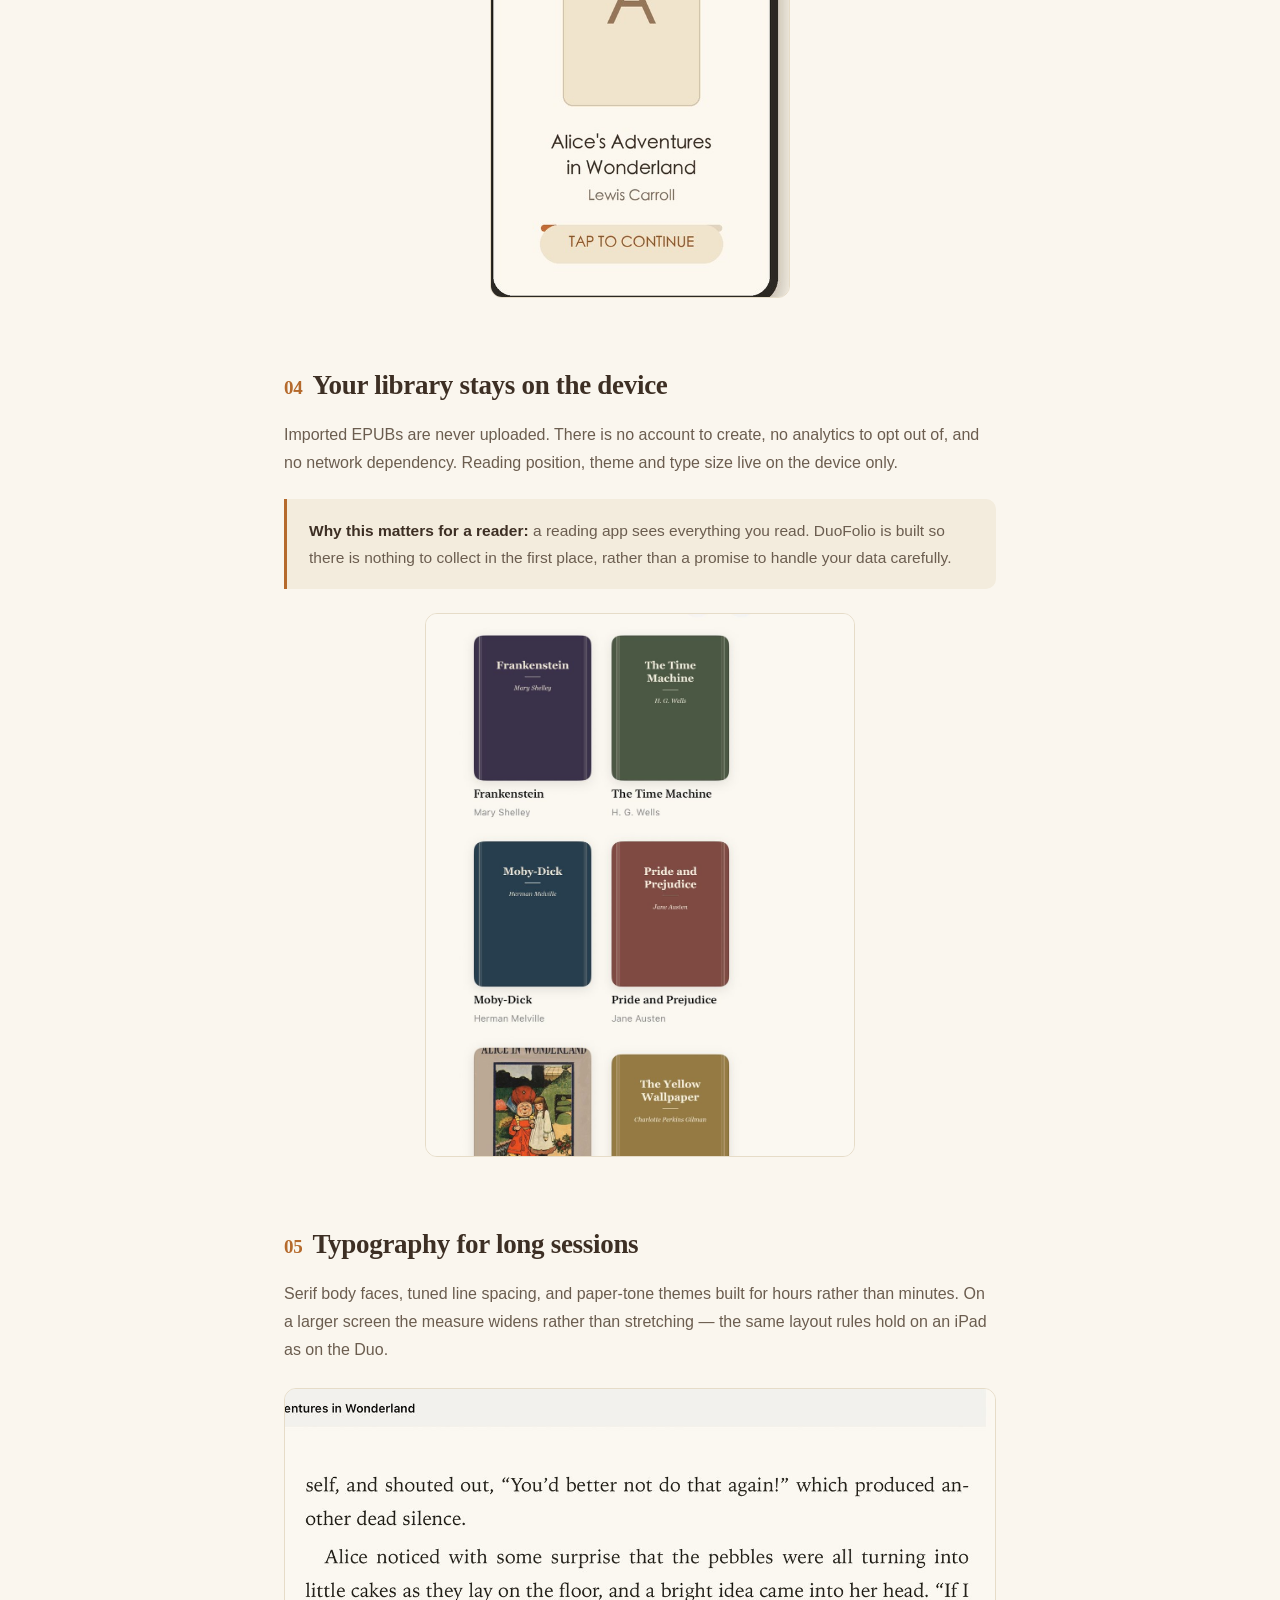
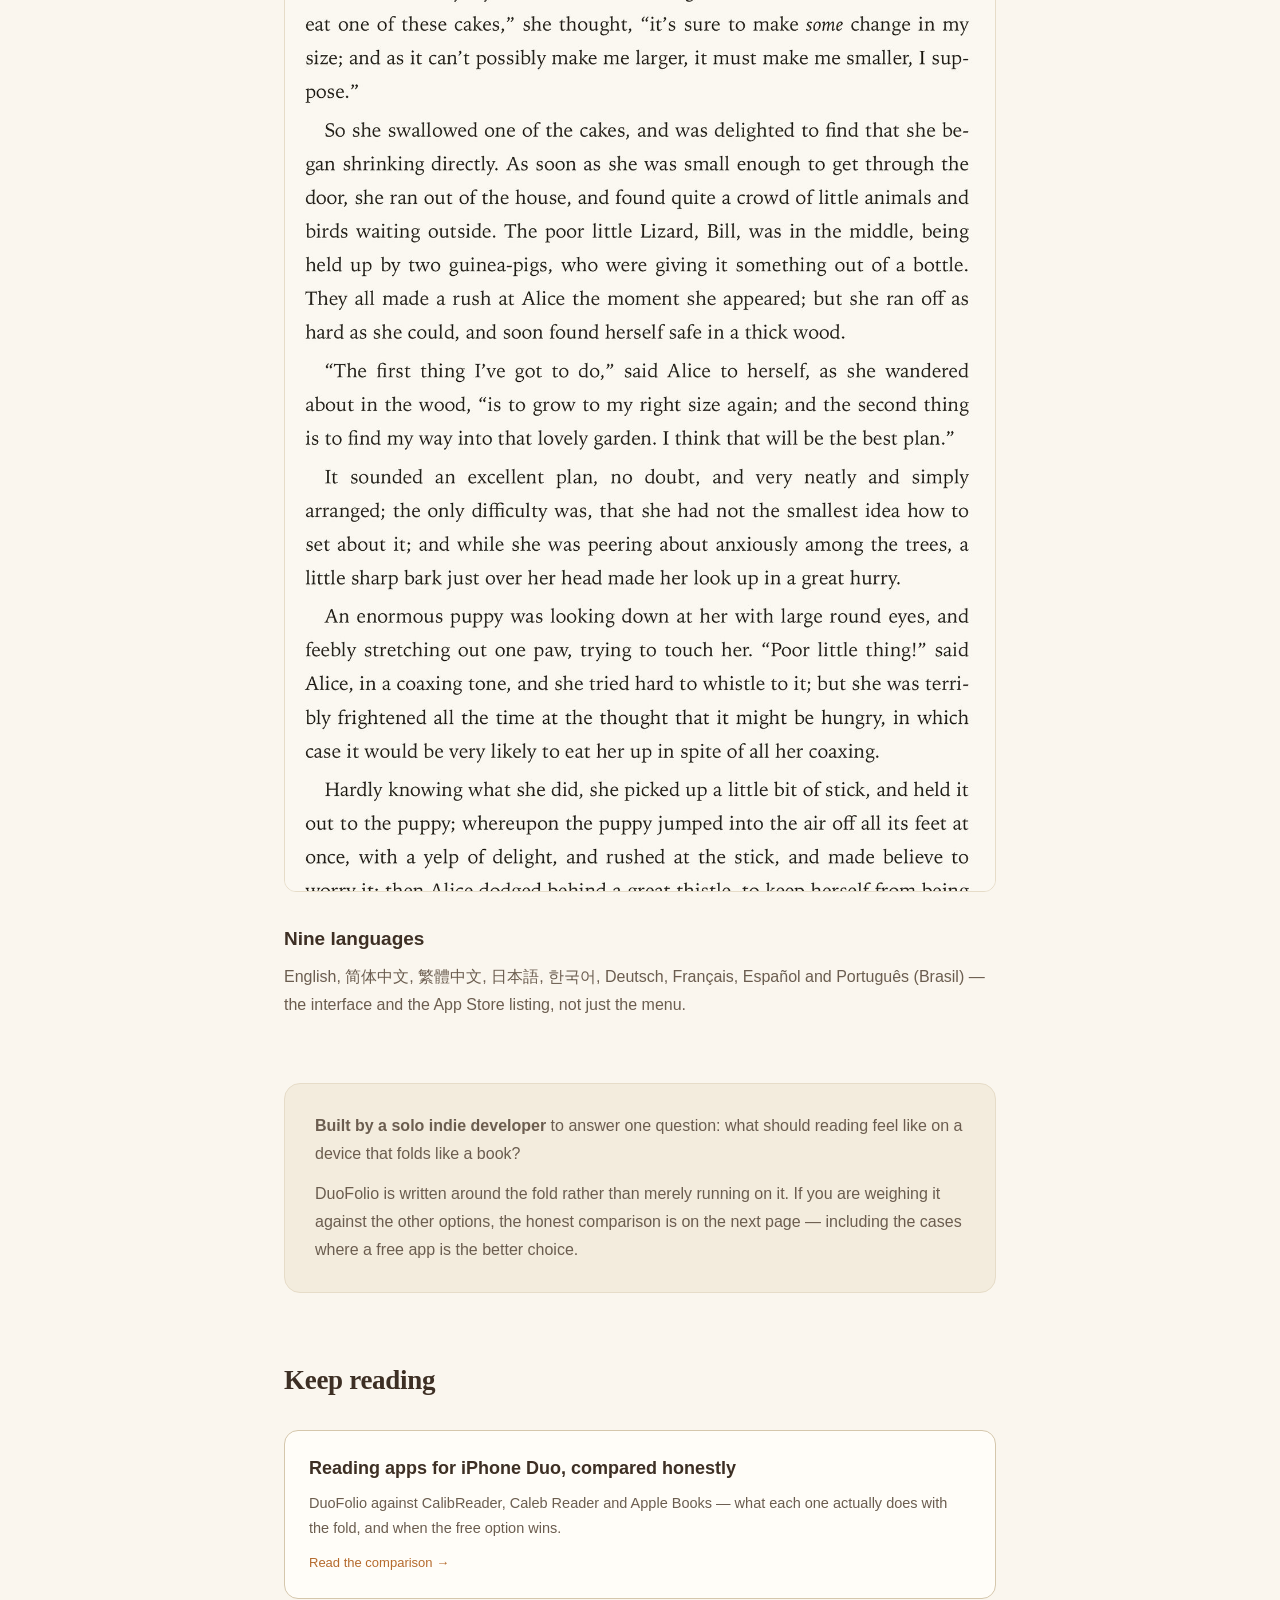
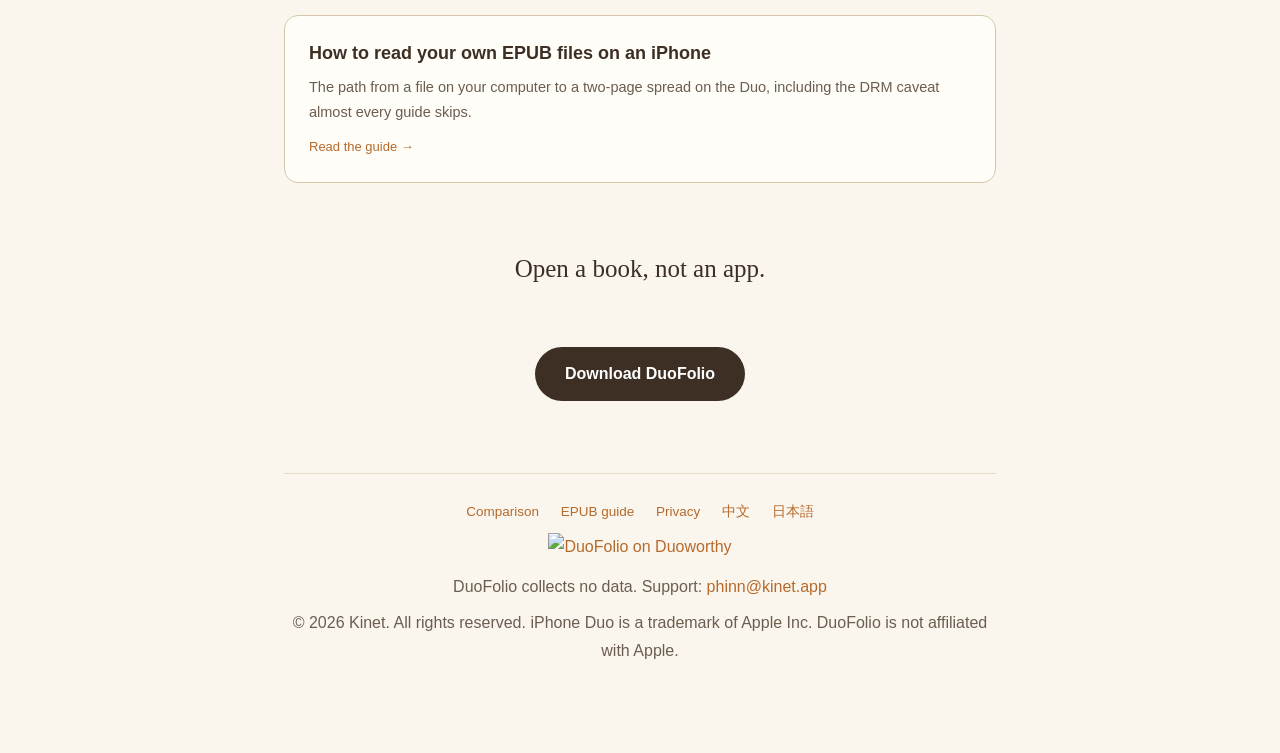
==== commit afee609d: "site: remove hardcoded price from all copy and structured data The store price is no longer $6.99, s" ====
--- a/docs/index.html
+++ b/docs/index.html
@@ -4,7 +4,7 @@
 <meta charset="UTF-8">
 <meta name="viewport" content="width=device-width, initial-scale=1.0">
 <title>DuoFolio — Two-page EPUB reader built for iPhone Duo and iPad</title>
-<meta name="description" content="EPUB reader built for the iPhone Duo fold: a true two-page spread, page turns that curl like paper, a cover-display bookmark. Local-only, $6.99, iPad too.">
+<meta name="description" content="EPUB reader built for the iPhone Duo fold: a true two-page spread, page turns that curl like paper, a cover-display bookmark. Local-only, iPad too.">
 <link rel="canonical" href="https://phinn.github.io/DuoFolio/">
 <link rel="alternate" hreflang="en" href="https://phinn.github.io/DuoFolio/">
 <link rel="alternate" hreflang="zh-Hans" href="https://phinn.github.io/DuoFolio/zh/">
@@ -51,13 +51,6 @@
     "contentUrl": "https://phinn.github.io/DuoFolio/media/en/film.mp4",
     "uploadDate": "2026-11-18"
   },
-  "offers": {
-    "@type": "Offer",
-    "price": "6.99",
-    "priceCurrency": "USD",
-    "availability": "https://schema.org/InStock",
-    "url": "https://apps.apple.com/app/id6823855712"
-  },
   "featureList": [
     "True two-page spread reading",
     "Paper-curl page turns that follow your finger",
@@ -83,7 +76,7 @@
       "name": "Is DuoFolio free?",
       "acceptedAnswer": {
         "@type": "Answer",
-        "text": "DuoFolio is a one-time paid app at $6.99 on the App Store. There is no subscription, no account, and no in-app purchase — the whole reader is unlocked at purchase."
+        "text": "DuoFolio is a one-time paid app on the App Store. There is no subscription, no account, and no in-app purchase — the whole reader is unlocked at purchase."
       }
     },
     {
@@ -133,7 +126,7 @@
     <h1 class="serif">DuoFolio</h1>
     <div class="tag">An EPUB reader built for the iPhone Duo fold</div>
     <p class="lead">The book flows across both halves of the inner display as one continuous spread — unfold for a real two-page layout, fold shut and the cover display becomes your bookmark. Your library never leaves the device. Import your own DRM-free EPUB or PDF files and open them straight into a spread.</p>
-    <a class="btn" href="https://apps.apple.com/app/id6823855712">Get DuoFolio — $6.99</a>
+    <a class="btn" href="https://apps.apple.com/app/id6823855712">Get DuoFolio</a>
     <div class="btn-note">One-time purchase · No subscription · No account · Nine languages · iPhone Duo &amp; iPad</div>
   </div>
 
